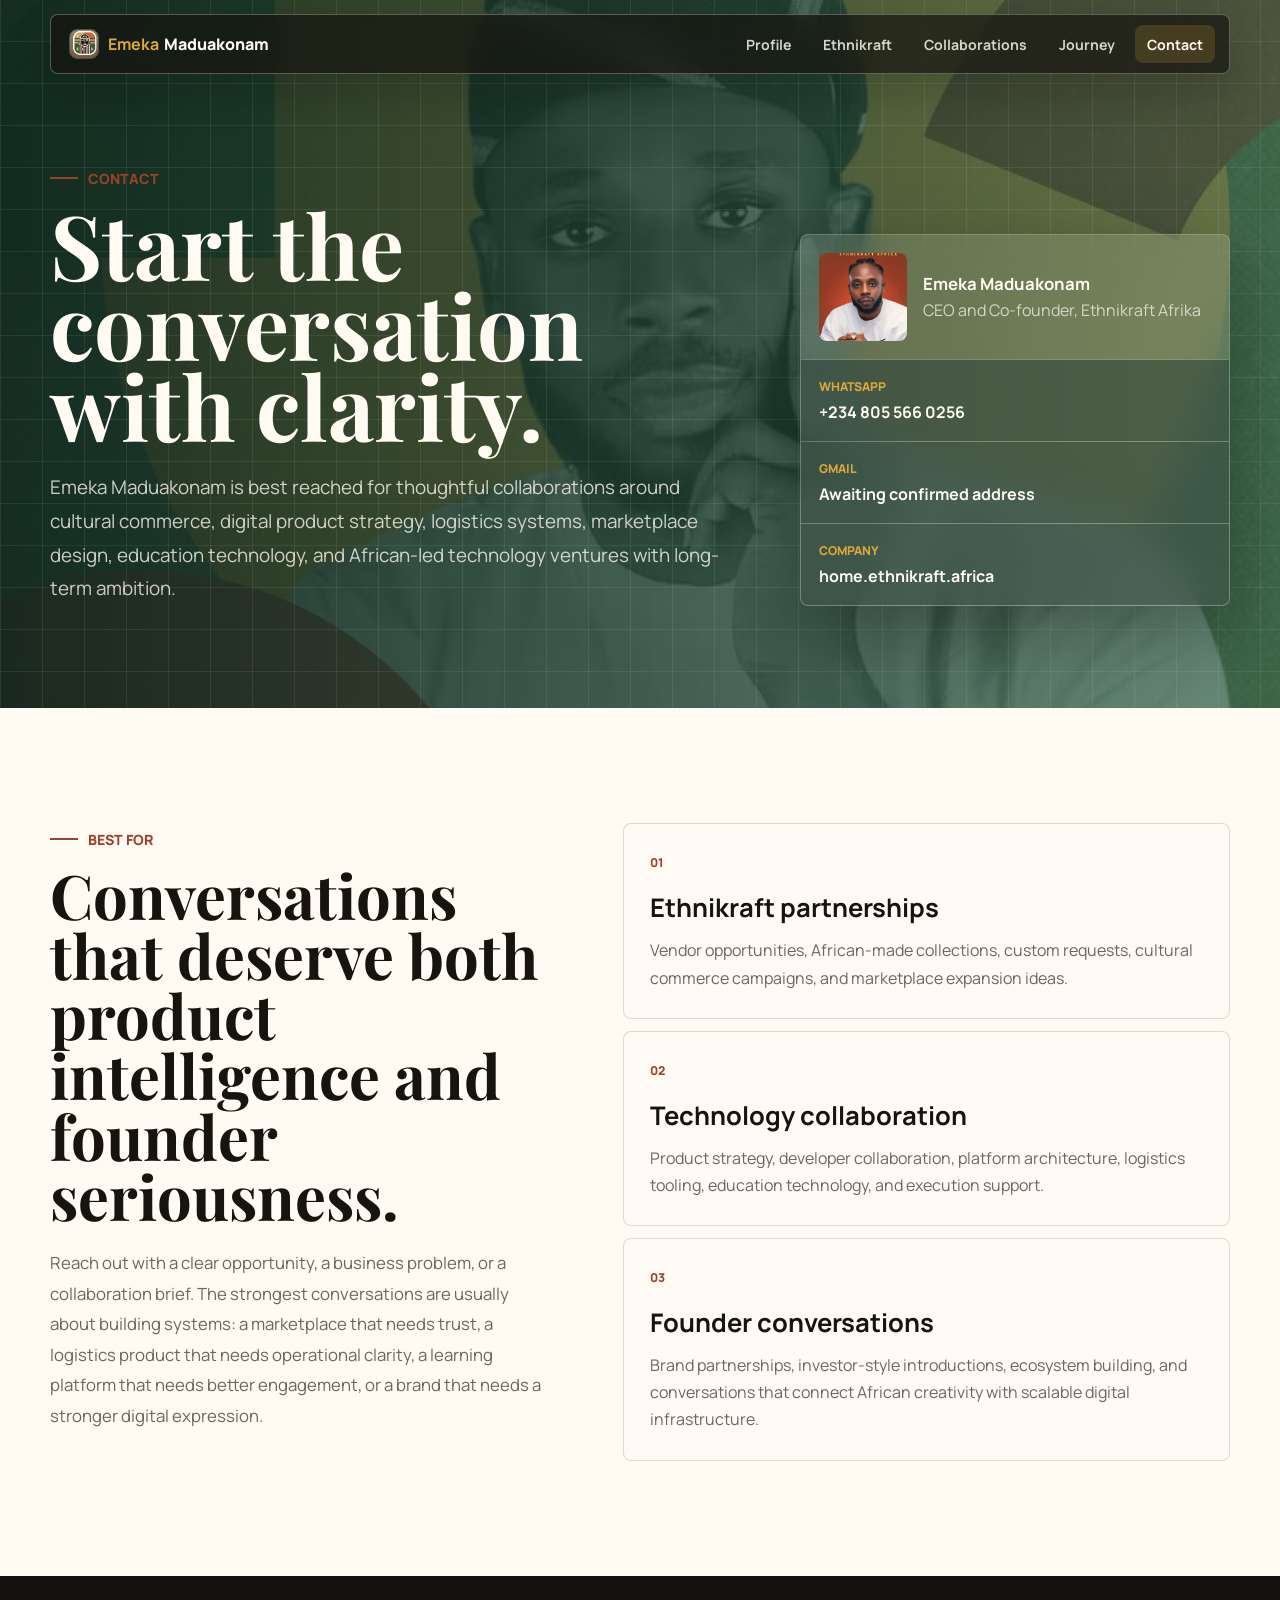
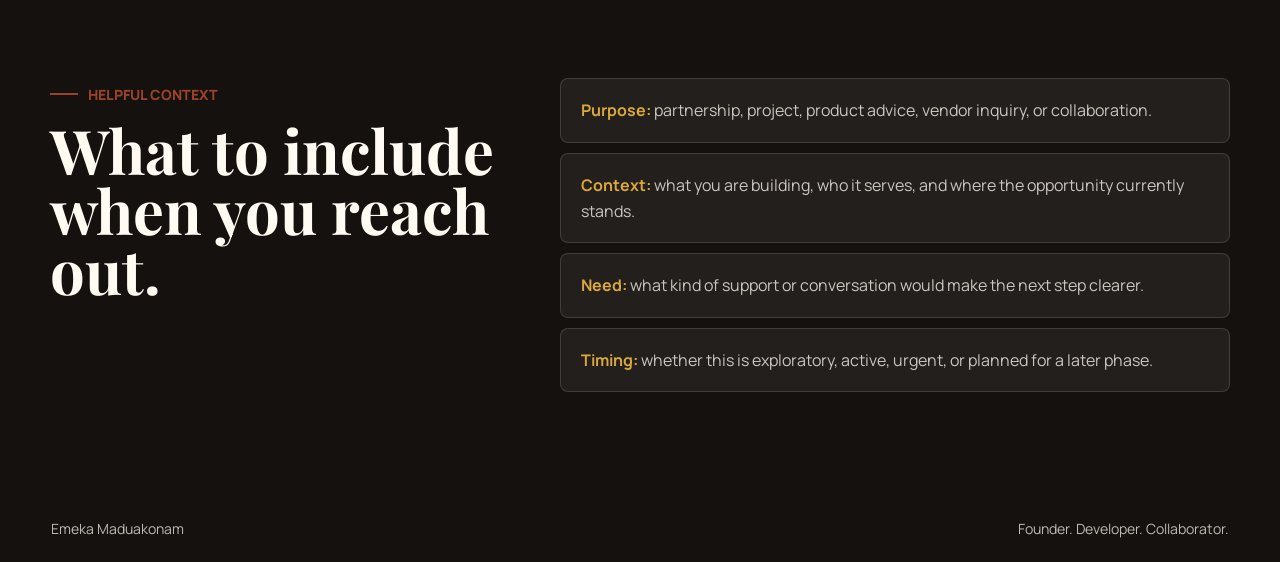
==== contact.html @ 577439c6 "Build Emeka Maduakonam portfolio" ====
<!doctype html>
<html lang="en">
  <head>
    <meta charset="UTF-8" />
    <meta name="viewport" content="width=device-width, initial-scale=1.0" />
    <meta
      name="description"
      content="Contact page for Emeka Maduakonam, CEO and Co-founder of Ethnikraft Afrika, developer, founder, and collaborator."
    />
    <title>Contact Emeka Maduakonam</title>
    <link rel="preconnect" href="https://fonts.googleapis.com" />
    <link rel="preconnect" href="https://fonts.gstatic.com" crossorigin />
    <link
      href="https://fonts.googleapis.com/css2?family=Manrope:wght@400;500;600;700;800&amp;family=Playfair+Display:wght@700;800&amp;display=swap"
      rel="stylesheet"
    />
    <link rel="stylesheet" href="styles.css" />
  </head>
  <body>
    <div class="scroll-progress" aria-hidden="true"></div>

    <header class="site-header" data-header>
      <a class="brand" href="index.html#top" aria-label="Emeka Maduakonam home">
        <img src="assets/ethnikraft-logo.jpg" alt="" />
        <span>Emeka</span>
        <strong>Maduakonam</strong>
      </a>

      <button class="nav-toggle" type="button" aria-expanded="false" aria-controls="site-nav">
        <span></span>
        <span></span>
        <span></span>
        <span class="sr-only">Toggle navigation</span>
      </button>

      <nav class="site-nav" id="site-nav" aria-label="Primary navigation">
        <a href="index.html#profile">Profile</a>
        <a href="index.html#ethnikraft">Ethnikraft</a>
        <a href="index.html#collaborations">Collaborations</a>
        <a href="index.html#journey">Journey</a>
        <a href="contact.html" class="is-active">Contact</a>
      </nav>
    </header>

    <main class="contact-page section-watch" id="contact">
      <section class="contact-hero">
        <div class="section-inner contact-hero-grid">
          <div class="contact-hero-copy reveal">
            <p class="eyebrow">Contact</p>
            <h1>Start the conversation with clarity.</h1>
            <p>
              Emeka Maduakonam is best reached for thoughtful collaborations around
              cultural commerce, digital product strategy, logistics systems,
              marketplace design, education technology, and African-led technology
              ventures with long-term ambition.
            </p>
          </div>

          <aside class="contact-card-main reveal" aria-label="Emeka contact details">
            <div class="contact-card-head">
              <img src="assets/emeka-founder.jpg" alt="Portrait of Emeka Maduakonam" />
              <div>
                <strong>Emeka Maduakonam</strong>
                <span>CEO and Co-founder, Ethnikraft Afrika</span>
              </div>
            </div>

            <div class="contact-methods">
              <a href="https://wa.me/2348055660256" target="_blank" rel="noreferrer">
                <span>WhatsApp</span>
                <strong>+234 805 566 0256</strong>
              </a>
              <div>
                <span>Gmail</span>
                <strong>Awaiting confirmed address</strong>
              </div>
              <a href="https://home.ethnikraft.africa/" target="_blank" rel="noreferrer">
                <span>Company</span>
                <strong>home.ethnikraft.africa</strong>
              </a>
            </div>
          </aside>
        </div>
      </section>

      <section class="contact-content section-pad">
        <div class="section-inner contact-content-grid">
          <article class="contact-brief reveal">
            <p class="eyebrow">Best For</p>
            <h2>Conversations that deserve both product intelligence and founder seriousness.</h2>
            <p>
              Reach out with a clear opportunity, a business problem, or a
              collaboration brief. The strongest conversations are usually about
              building systems: a marketplace that needs trust, a logistics product
              that needs operational clarity, a learning platform that needs better
              engagement, or a brand that needs a stronger digital expression.
            </p>
          </article>

          <div class="contact-purpose-grid reveal" aria-label="Contact purposes">
            <article>
              <span>01</span>
              <h3>Ethnikraft partnerships</h3>
              <p>
                Vendor opportunities, African-made collections, custom requests,
                cultural commerce campaigns, and marketplace expansion ideas.
              </p>
            </article>
            <article>
              <span>02</span>
              <h3>Technology collaboration</h3>
              <p>
                Product strategy, developer collaboration, platform architecture,
                logistics tooling, education technology, and execution support.
              </p>
            </article>
            <article>
              <span>03</span>
              <h3>Founder conversations</h3>
              <p>
                Brand partnerships, investor-style introductions, ecosystem
                building, and conversations that connect African creativity with
                scalable digital infrastructure.
              </p>
            </article>
          </div>
        </div>
      </section>

      <section class="message-template">
        <div class="section-inner message-template-grid reveal">
          <div>
            <p class="eyebrow">Helpful Context</p>
            <h2>What to include when you reach out.</h2>
          </div>
          <div class="template-lines">
            <p><strong>Purpose:</strong> partnership, project, product advice, vendor inquiry, or collaboration.</p>
            <p><strong>Context:</strong> what you are building, who it serves, and where the opportunity currently stands.</p>
            <p><strong>Need:</strong> what kind of support or conversation would make the next step clearer.</p>
            <p><strong>Timing:</strong> whether this is exploratory, active, urgent, or planned for a later phase.</p>
          </div>
        </div>
      </section>
    </main>

    <footer class="site-footer">
      <p>Emeka Maduakonam</p>
      <p>Founder. Developer. Collaborator.</p>
    </footer>

    <script src="script.js"></script>
  </body>
</html>
---- styles.css ----
:root {
  color-scheme: light;
  --ink: #17130f;
  --muted: #6d665e;
  --paper: #f8f2e9;
  --paper-strong: #fffaf2;
  --rust: #9b432a;
  --rust-dark: #6d2d20;
  --green: #315f46;
  --green-dark: #10281f;
  --gold: #dca83b;
  --cream: #f4dfb8;
  --blue: #24516a;
  --line: rgba(23, 19, 15, 0.14);
  --shadow: 0 22px 70px rgba(31, 22, 13, 0.18);
  --header-height: 76px;
  font-family: "Manrope", system-ui, -apple-system, BlinkMacSystemFont, "Segoe UI", sans-serif;
  background: var(--paper);
  color: var(--ink);
  scroll-behavior: smooth;
}

*,
*::before,
*::after {
  box-sizing: border-box;
}

html {
  min-width: 320px;
  background: var(--paper);
}

body {
  margin: 0;
  min-height: 100vh;
  overflow-x: hidden;
  background:
    linear-gradient(90deg, rgba(49, 95, 70, 0.045) 1px, transparent 1px),
    linear-gradient(0deg, rgba(155, 67, 42, 0.035) 1px, transparent 1px),
    var(--paper);
  background-size: 42px 42px;
  color: var(--ink);
}

body.menu-open {
  overflow: hidden;
}

img {
  display: block;
  width: 100%;
  height: auto;
}

a {
  color: inherit;
  text-decoration: none;
}

p,
h1,
h2,
h3,
h4 {
  margin: 0;
}

button {
  font: inherit;
}

.sr-only {
  position: absolute;
  width: 1px;
  height: 1px;
  padding: 0;
  margin: -1px;
  overflow: hidden;
  clip: rect(0, 0, 0, 0);
  white-space: nowrap;
  border: 0;
}

.scroll-progress {
  position: fixed;
  top: 0;
  left: 0;
  z-index: 1000;
  width: var(--progress, 0%);
  height: 4px;
  background: linear-gradient(90deg, var(--gold), var(--rust), var(--green));
  transform-origin: left center;
}

.site-header {
  position: fixed;
  top: 14px;
  left: 50%;
  z-index: 900;
  display: grid;
  grid-template-columns: auto 1fr;
  align-items: center;
  gap: 22px;
  width: min(calc(100% - 28px), 1180px);
  min-height: 58px;
  padding: 10px 14px 10px 18px;
  border: 1px solid rgba(255, 250, 242, 0.28);
  border-radius: 8px;
  background: rgba(22, 18, 14, 0.68);
  color: var(--paper-strong);
  box-shadow: 0 18px 42px rgba(11, 10, 8, 0.2);
  backdrop-filter: blur(18px);
  transform: translateX(-50%);
  transition: background 220ms ease, border-color 220ms ease, transform 220ms ease;
}

.site-header.is-scrolled {
  border-color: rgba(23, 19, 15, 0.16);
  background: rgba(248, 242, 233, 0.88);
  color: var(--ink);
}

.brand {
  display: inline-flex;
  align-items: center;
  gap: 5px;
  min-width: max-content;
  font-weight: 700;
}

.brand img {
  width: 30px;
  height: 30px;
  margin-right: 4px;
  border: 1px solid rgba(255, 250, 242, 0.24);
  border-radius: 8px;
  object-fit: cover;
}

.brand span {
  color: var(--gold);
}

.site-header.is-scrolled .brand span {
  color: var(--rust);
}

.brand strong {
  font-weight: 800;
}

.site-nav {
  display: flex;
  justify-content: flex-end;
  align-items: center;
  gap: 8px;
}

.site-nav a {
  position: relative;
  display: inline-flex;
  align-items: center;
  min-height: 38px;
  padding: 0 12px;
  border-radius: 8px;
  color: currentColor;
  font-size: 0.88rem;
  font-weight: 700;
  opacity: 0.82;
  transition: background 180ms ease, opacity 180ms ease, color 180ms ease;
}

.site-nav a:hover,
.site-nav a.is-active {
  background: rgba(220, 168, 59, 0.18);
  opacity: 1;
}

.nav-toggle {
  display: none;
  justify-self: end;
  width: 44px;
  height: 44px;
  border: 0;
  border-radius: 8px;
  background: rgba(255, 250, 242, 0.12);
  color: currentColor;
  cursor: pointer;
}

.nav-toggle span:not(.sr-only) {
  display: block;
  width: 20px;
  height: 2px;
  margin: 4px auto;
  border-radius: 999px;
  background: currentColor;
  transition: transform 200ms ease, opacity 200ms ease;
}

.nav-toggle[aria-expanded="true"] span:nth-child(1) {
  transform: translateY(6px) rotate(45deg);
}

.nav-toggle[aria-expanded="true"] span:nth-child(2) {
  opacity: 0;
}

.nav-toggle[aria-expanded="true"] span:nth-child(3) {
  transform: translateY(-6px) rotate(-45deg);
}

.hero {
  position: relative;
  display: grid;
  align-items: end;
  min-height: min(930px, 94svh);
  padding: calc(var(--header-height) + 64px) clamp(18px, 4vw, 64px) 26px;
  overflow: hidden;
  isolation: isolate;
  color: var(--paper-strong);
}

.hero-image {
  position: absolute;
  inset: 0;
  z-index: -3;
  background-image: url("assets/emeka-ethnikraft.jpg");
  background-position: 68% 44%;
  background-size: cover;
  transform: scale(calc(1.05 + var(--hero-drift, 0) * 0.025));
  transition: transform 120ms linear;
}

.hero-shade {
  position: absolute;
  inset: 0;
  z-index: -2;
  background:
    linear-gradient(90deg, rgba(10, 18, 14, 0.92) 0%, rgba(16, 40, 31, 0.76) 36%, rgba(16, 40, 31, 0.2) 70%),
    linear-gradient(0deg, rgba(10, 9, 8, 0.74) 0%, rgba(10, 9, 8, 0.08) 58%);
}

.hero::after {
  position: absolute;
  inset: auto 0 0;
  z-index: -1;
  height: 42%;
  content: "";
  background-image:
    linear-gradient(90deg, rgba(255, 250, 242, 0.18) 1px, transparent 1px),
    linear-gradient(0deg, rgba(255, 250, 242, 0.12) 1px, transparent 1px);
  background-size: 46px 46px;
  mask-image: linear-gradient(0deg, #000, transparent);
}

.hero-content {
  width: min(760px, 100%);
  margin-bottom: clamp(34px, 5.8vw, 76px);
}

.eyebrow {
  display: inline-flex;
  align-items: center;
  gap: 10px;
  color: var(--rust);
  font-size: clamp(0.74rem, 0.68rem + 0.25vw, 0.88rem);
  font-weight: 800;
  letter-spacing: 0;
  text-transform: uppercase;
}

.hero .eyebrow,
.ethnikraft .eyebrow,
.closing .eyebrow {
  color: var(--gold);
}

.eyebrow::before {
  display: inline-block;
  width: 28px;
  height: 2px;
  background: currentColor;
  content: "";
}

.hero h1 {
  max-width: 760px;
  margin-top: 18px;
  font-family: "Playfair Display", Georgia, serif;
  font-size: clamp(4rem, 17vw, 10.8rem);
  font-weight: 800;
  line-height: 0.78;
}

.hero-copy {
  max-width: 660px;
  margin-top: 26px;
  color: rgba(255, 250, 242, 0.88);
  font-size: clamp(1.05rem, 0.96rem + 0.45vw, 1.34rem);
  line-height: 1.65;
}

.hero-actions {
  display: flex;
  flex-wrap: wrap;
  align-items: center;
  gap: 12px;
  margin-top: 30px;
}

.hero-bottom {
  display: grid;
  gap: 14px;
  width: min(100%, 1120px);
}

.hero-brand-row {
  display: grid;
  grid-template-columns: 0.78fr 1.22fr;
  gap: 12px;
}

.hero-brand-row div {
  display: flex;
  align-items: center;
  gap: 12px;
  min-height: 74px;
  padding: 12px;
  border: 1px solid rgba(255, 250, 242, 0.18);
  border-radius: 8px;
  background: rgba(255, 250, 242, 0.1);
  backdrop-filter: blur(16px);
}

.hero-brand-row img {
  width: 58px;
  height: 48px;
  border-radius: 8px;
  object-fit: cover;
}

.hero-brand-row div:nth-child(2) img {
  width: 126px;
  object-position: center;
}

.hero-brand-row span {
  color: rgba(255, 250, 242, 0.86);
  font-size: 0.88rem;
  font-weight: 900;
}

.button {
  display: inline-flex;
  align-items: center;
  justify-content: center;
  min-height: 48px;
  padding: 0 18px;
  border: 1px solid transparent;
  border-radius: 8px;
  font-size: 0.92rem;
  font-weight: 800;
  transition: transform 180ms ease, background 180ms ease, border-color 180ms ease, color 180ms ease;
}

.button:hover {
  transform: translateY(-2px);
}

.button-primary {
  background: var(--gold);
  color: #1f160d;
}

.button-secondary {
  border-color: rgba(255, 250, 242, 0.38);
  background: rgba(255, 250, 242, 0.08);
  color: var(--paper-strong);
}

.profile .button-secondary,
.collaborations .button-secondary {
  border-color: var(--line);
  color: var(--ink);
}

.hero-facts {
  display: grid;
  grid-template-columns: repeat(3, minmax(0, 1fr));
  gap: 1px;
  width: min(100%, 1120px);
  border: 1px solid rgba(255, 250, 242, 0.16);
  border-radius: 8px;
  overflow: hidden;
  background: rgba(255, 250, 242, 0.14);
  backdrop-filter: blur(16px);
}

.hero-facts div {
  min-height: 126px;
  padding: clamp(18px, 2vw, 24px);
  background: rgba(16, 40, 31, 0.5);
}

.hero-facts span {
  display: block;
  margin-bottom: 14px;
  color: var(--gold);
  font-size: 0.74rem;
  font-weight: 800;
}

.hero-facts strong {
  display: block;
  color: var(--paper-strong);
  font-size: clamp(1rem, 0.94rem + 0.2vw, 1.12rem);
}

.hero-facts p {
  margin-top: 6px;
  color: rgba(255, 250, 242, 0.72);
  font-size: 0.9rem;
}

.section-pad {
  padding: clamp(76px, 9vw, 132px) 0;
}

.section-inner {
  width: min(calc(100% - 36px), 1180px);
  margin: 0 auto;
}

.profile {
  background: var(--paper);
}

.profile-grid {
  display: grid;
  grid-template-columns: minmax(0, 1fr) minmax(280px, 420px);
  align-items: center;
  gap: clamp(36px, 6vw, 92px);
}

.profile-copy h2,
.section-heading h2,
.ethnikraft-copy h2,
.closing h2 {
  margin-top: 16px;
  font-family: "Playfair Display", Georgia, serif;
  font-size: clamp(2.25rem, 5vw, 5.2rem);
  font-weight: 800;
  line-height: 0.98;
}

.profile-copy p:not(.eyebrow),
.section-heading p:not(.eyebrow),
.ethnikraft-copy p,
.closing p:not(.eyebrow) {
  color: var(--muted);
  font-size: clamp(1rem, 0.96rem + 0.2vw, 1.12rem);
  line-height: 1.82;
}

.profile-copy p:not(.eyebrow) {
  margin-top: 22px;
}

.portrait-frame {
  position: relative;
  margin: 0;
  border: 1px solid var(--line);
  border-radius: 8px;
  overflow: hidden;
  background: var(--paper-strong);
  box-shadow: var(--shadow);
}

.portrait-frame::before {
  position: absolute;
  inset: 12px;
  z-index: 2;
  border: 1px solid rgba(255, 250, 242, 0.52);
  border-radius: 6px;
  pointer-events: none;
  content: "";
}

.portrait-frame img {
  aspect-ratio: 4 / 5.25;
  object-fit: cover;
  object-position: 50% 42%;
}

.portrait-frame figcaption {
  position: absolute;
  right: 18px;
  bottom: 18px;
  left: 18px;
  z-index: 3;
  display: grid;
  gap: 4px;
  min-height: 74px;
  padding: 16px;
  border-radius: 8px;
  background: rgba(17, 13, 10, 0.72);
  color: var(--paper-strong);
  backdrop-filter: blur(14px);
}

.portrait-frame figcaption strong {
  font-size: 1rem;
}

.portrait-frame figcaption span {
  color: rgba(255, 250, 242, 0.75);
  font-size: 0.88rem;
  line-height: 1.35;
}

.ethnikraft {
  position: relative;
  padding: clamp(82px, 9vw, 136px) 0;
  overflow: hidden;
  background:
    linear-gradient(90deg, rgba(255, 250, 242, 0.07) 1px, transparent 1px),
    linear-gradient(0deg, rgba(255, 250, 242, 0.06) 1px, transparent 1px),
    var(--green-dark);
  background-size: 48px 48px;
  color: var(--paper-strong);
}

.ethnikraft-grid {
  display: grid;
  grid-template-columns: minmax(260px, 430px) minmax(0, 1fr);
  align-items: center;
  gap: clamp(36px, 7vw, 96px);
}

.ethnikraft-visual {
  position: relative;
  border: 1px solid rgba(255, 250, 242, 0.18);
  border-radius: 8px;
  overflow: hidden;
  background: #0e2018;
  box-shadow: 0 24px 70px rgba(3, 12, 8, 0.35);
}

.ethnikraft-logo-lockup {
  position: absolute;
  top: 16px;
  left: 16px;
  z-index: 3;
  display: inline-flex;
  align-items: center;
  gap: 10px;
  max-width: calc(100% - 32px);
  min-height: 58px;
  padding: 8px 12px 8px 8px;
  border: 1px solid rgba(255, 250, 242, 0.22);
  border-radius: 8px;
  background: rgba(16, 40, 31, 0.76);
  color: var(--paper-strong);
  font-size: 0.86rem;
  font-weight: 900;
  backdrop-filter: blur(16px);
}

.ethnikraft-logo-lockup img {
  width: 42px;
  height: 42px;
  border-radius: 8px;
  object-fit: cover;
}

.ethnikraft-visual img {
  aspect-ratio: 4 / 5.1;
  object-fit: cover;
  object-position: center;
  filter: saturate(1.03) contrast(1.03);
}

.ethnikraft-copy p {
  margin-top: 22px;
  color: rgba(255, 250, 242, 0.74);
}

.category-strip,
.tags {
  display: flex;
  flex-wrap: wrap;
  gap: 8px;
  margin-top: 28px;
}

.category-strip span,
.tags span {
  display: inline-flex;
  align-items: center;
  min-height: 34px;
  padding: 0 12px;
  border: 1px solid rgba(255, 250, 242, 0.18);
  border-radius: 8px;
  background: rgba(255, 250, 242, 0.08);
  color: var(--paper-strong);
  font-size: 0.82rem;
  font-weight: 800;
}

.ethnikraft-deep-dive {
  display: grid;
  grid-template-columns: repeat(4, minmax(0, 1fr));
  gap: 1px;
  margin-top: clamp(36px, 5vw, 66px);
  border: 1px solid rgba(255, 250, 242, 0.14);
  border-radius: 8px;
  overflow: hidden;
  background: rgba(255, 250, 242, 0.14);
}

.ethnikraft-deep-dive article {
  min-height: 250px;
  padding: clamp(22px, 2.4vw, 30px);
  background: rgba(255, 250, 242, 0.07);
}

.ethnikraft-deep-dive span {
  color: var(--gold);
  font-size: 0.76rem;
  font-weight: 900;
  text-transform: uppercase;
}

.ethnikraft-deep-dive h3 {
  margin-top: 18px;
  color: var(--paper-strong);
  font-size: clamp(1.18rem, 1rem + 0.55vw, 1.52rem);
  line-height: 1.12;
}

.ethnikraft-deep-dive p {
  margin-top: 14px;
  color: rgba(255, 250, 242, 0.72);
  line-height: 1.68;
}

.collaborations {
  background: var(--paper-strong);
}

.section-heading {
  width: min(780px, 100%);
}

.section-heading p:not(.eyebrow) {
  margin-top: 20px;
}

.renax-showcase {
  display: grid;
  grid-template-columns: minmax(280px, 0.82fr) minmax(0, 1.18fr);
  gap: 1px;
  margin-top: clamp(36px, 5vw, 62px);
  border: 1px solid var(--line);
  border-radius: 8px;
  overflow: hidden;
  background: var(--line);
  box-shadow: 0 24px 70px rgba(31, 22, 13, 0.08);
}

.renax-intro,
.renax-panel,
.project-card {
  background: #fffaf4;
}

.renax-intro {
  min-height: 100%;
  padding: clamp(24px, 3.3vw, 42px);
}

.renax-logo-card {
  display: grid;
  place-items: center;
  min-height: 146px;
  margin-bottom: 28px;
  padding: 18px;
  border: 1px solid rgba(49, 95, 70, 0.18);
  border-radius: 8px;
  background:
    linear-gradient(135deg, rgba(49, 95, 70, 0.12), rgba(220, 168, 59, 0.13)),
    #f3ecdf;
}

.renax-logo-card img {
  max-width: 260px;
  aspect-ratio: 1080 / 765;
  border-radius: 6px;
  object-fit: cover;
  box-shadow: 0 14px 34px rgba(16, 40, 31, 0.18);
}

.label,
.project-topline span,
.renax-panel span {
  color: var(--rust);
  font-size: 0.76rem;
  font-weight: 900;
  text-transform: uppercase;
}

.renax-intro h3,
.project-card h3,
.timeline h3 {
  margin-top: 12px;
  font-size: clamp(1.42rem, 1.1rem + 1vw, 2rem);
  line-height: 1.1;
}

.renax-intro p:not(.label),
.renax-panel p,
.project-card p,
.timeline p {
  margin-top: 16px;
  color: var(--muted);
  line-height: 1.72;
}

.renax-panels {
  display: grid;
  grid-template-columns: repeat(3, minmax(0, 1fr));
  gap: 1px;
  background: var(--line);
}

.renax-panel {
  display: flex;
  flex-direction: column;
  min-height: 520px;
  padding: clamp(22px, 2.5vw, 32px);
}

.renax-panel h4 {
  margin-top: 28px;
  font-size: clamp(1.25rem, 1rem + 0.8vw, 1.72rem);
  line-height: 1.12;
}

.project-links {
  display: flex;
  flex-wrap: wrap;
  justify-content: flex-end;
  gap: 12px;
}

.renax-panel a,
.project-topline a,
.project-links a {
  display: inline-flex;
  align-items: center;
  width: fit-content;
  margin-top: auto;
  padding-top: 24px;
  color: var(--green);
  font-weight: 900;
  text-decoration: underline;
  text-decoration-thickness: 2px;
  text-underline-offset: 5px;
}

.renax-system {
  display: grid;
  grid-template-columns: repeat(4, minmax(0, 1fr));
  gap: 1px;
  margin-top: 18px;
  border: 1px solid var(--line);
  border-radius: 8px;
  overflow: hidden;
  background: var(--line);
}

.renax-system div {
  min-height: 230px;
  padding: clamp(22px, 2.6vw, 32px);
  background: #f7efe3;
}

.renax-system span {
  color: var(--rust);
  font-size: 0.76rem;
  font-weight: 900;
}

.renax-system h3 {
  margin-top: 24px;
  font-size: clamp(1.22rem, 1rem + 0.7vw, 1.62rem);
}

.renax-system p {
  margin-top: 12px;
  color: var(--muted);
  line-height: 1.68;
}

.renax-note {
  margin-top: 18px;
  padding: clamp(26px, 4vw, 46px);
  border: 1px solid rgba(49, 95, 70, 0.2);
  border-radius: 8px;
  background:
    linear-gradient(135deg, rgba(49, 95, 70, 0.13), transparent 44%),
    #fffaf4;
}

.renax-note h3 {
  width: min(820px, 100%);
  margin-top: 16px;
  font-size: clamp(1.7rem, 1.25rem + 1.8vw, 3.2rem);
  line-height: 1.02;
}

.renax-note p:not(.eyebrow) {
  width: min(860px, 100%);
  margin-top: 18px;
  color: var(--muted);
  font-size: 1.05rem;
  line-height: 1.78;
}

.project-grid {
  display: grid;
  grid-template-columns: repeat(2, minmax(0, 1fr));
  gap: 18px;
  margin-top: 18px;
}

.project-card {
  position: relative;
  min-height: 370px;
  padding: clamp(24px, 3vw, 36px);
  border: 1px solid var(--line);
  border-radius: 8px;
  overflow: hidden;
}

.project-card::before {
  position: absolute;
  inset: 0;
  pointer-events: none;
  background:
    radial-gradient(circle at var(--spot-x, 50%) var(--spot-y, 0%), rgba(220, 168, 59, 0.18), transparent 34%),
    linear-gradient(135deg, rgba(49, 95, 70, 0.08), transparent 50%);
  content: "";
  opacity: 0;
  transition: opacity 220ms ease;
}

.project-card:hover::before {
  opacity: 1;
}

.project-card > * {
  position: relative;
}

.project-topline {
  display: flex;
  align-items: center;
  justify-content: space-between;
  gap: 12px;
}

.project-topline a,
.project-links a {
  margin-top: 0;
  padding-top: 0;
}

.project-card .tags span {
  border-color: rgba(23, 19, 15, 0.1);
  background: rgba(49, 95, 70, 0.08);
  color: var(--green-dark);
}

.journey {
  background: #f2eadf;
}

.journey-grid {
  display: grid;
  grid-template-columns: minmax(260px, 0.82fr) minmax(0, 1.18fr);
  gap: clamp(34px, 6vw, 84px);
  align-items: start;
}

.timeline {
  display: grid;
  gap: 14px;
  counter-reset: timeline;
}

.timeline article {
  position: relative;
  min-height: 176px;
  padding: 28px 30px 28px 88px;
  border: 1px solid var(--line);
  border-radius: 8px;
  background: rgba(255, 250, 244, 0.74);
}

.timeline article::before {
  position: absolute;
  top: 28px;
  left: 28px;
  display: grid;
  place-items: center;
  width: 38px;
  height: 38px;
  border-radius: 50%;
  background: var(--green);
  color: var(--paper-strong);
  counter-increment: timeline;
  content: counter(timeline, decimal-leading-zero);
  font-size: 0.72rem;
  font-weight: 900;
}

.timeline span {
  color: var(--rust);
  font-size: 0.76rem;
  font-weight: 900;
  text-transform: uppercase;
}

.closing {
  position: relative;
  min-height: 74svh;
  padding: clamp(90px, 11vw, 150px) 0;
  overflow: hidden;
  color: var(--paper-strong);
  background: #15110e;
}

.closing-bg {
  position: absolute;
  inset: 0;
  background-image: url("assets/emeka-founder.jpg");
  background-position: 50% 35%;
  background-size: cover;
  opacity: 0.28;
  filter: saturate(0.75);
  transform: scale(1.03);
}

.closing::after {
  position: absolute;
  inset: 0;
  background:
    linear-gradient(90deg, rgba(21, 17, 14, 0.94), rgba(21, 17, 14, 0.64) 55%, rgba(21, 17, 14, 0.32)),
    linear-gradient(0deg, rgba(21, 17, 14, 0.96), transparent 60%);
  content: "";
}

.closing-content {
  position: relative;
  z-index: 1;
  width: min(calc(100% - 36px), 880px);
  margin-left: max(18px, calc((100% - 1180px) / 2));
}

.closing p:not(.eyebrow) {
  margin-top: 24px;
  color: rgba(255, 250, 242, 0.78);
}

.site-footer {
  display: flex;
  justify-content: space-between;
  gap: 16px;
  padding: 24px clamp(18px, 4vw, 58px);
  background: #15110e;
  color: rgba(255, 250, 242, 0.72);
  font-size: 0.88rem;
}

.contact-popout {
  position: fixed;
  right: clamp(14px, 2.8vw, 34px);
  bottom: clamp(14px, 2.8vw, 34px);
  z-index: 850;
  display: grid;
  gap: 5px;
  width: min(310px, calc(100% - 28px));
  padding: 16px 18px;
  border: 1px solid rgba(255, 250, 242, 0.24);
  border-radius: 8px;
  background: rgba(16, 40, 31, 0.92);
  color: var(--paper-strong);
  box-shadow: 0 20px 54px rgba(10, 8, 6, 0.28);
  backdrop-filter: blur(18px);
  transform: translateY(0);
  transition: transform 200ms ease, background 200ms ease;
}

.contact-popout:hover {
  background: rgba(155, 67, 42, 0.94);
  transform: translateY(-4px);
}

.contact-popout-kicker {
  color: var(--gold);
  font-size: 0.72rem;
  font-weight: 900;
  text-transform: uppercase;
}

.contact-popout strong {
  font-size: 0.94rem;
}

.contact-popout small {
  color: rgba(255, 250, 242, 0.72);
  font-size: 0.78rem;
}

.contact-page {
  min-height: 100vh;
  background: var(--paper);
}

.contact-hero {
  position: relative;
  padding: calc(var(--header-height) + 86px) 0 clamp(70px, 8vw, 116px);
  overflow: hidden;
  background:
    linear-gradient(90deg, rgba(16, 40, 31, 0.94), rgba(49, 95, 70, 0.72)),
    url("assets/emeka-ethnikraft.jpg");
  background-position: center;
  background-size: cover;
  color: var(--paper-strong);
}

.contact-hero::after {
  position: absolute;
  inset: 0;
  background-image:
    linear-gradient(90deg, rgba(255, 250, 242, 0.08) 1px, transparent 1px),
    linear-gradient(0deg, rgba(255, 250, 242, 0.07) 1px, transparent 1px);
  background-size: 42px 42px;
  content: "";
  pointer-events: none;
}

.contact-hero-grid {
  position: relative;
  z-index: 1;
  display: grid;
  grid-template-columns: minmax(0, 1fr) minmax(300px, 430px);
  gap: clamp(32px, 6vw, 80px);
  align-items: end;
}

.contact-hero-copy h1,
.contact-brief h2,
.message-template h2 {
  margin-top: 16px;
  font-family: "Playfair Display", Georgia, serif;
  font-size: clamp(2.7rem, 7vw, 6.7rem);
  line-height: 0.9;
}

.contact-hero-copy p:not(.eyebrow) {
  width: min(720px, 100%);
  margin-top: 26px;
  color: rgba(255, 250, 242, 0.78);
  font-size: clamp(1rem, 0.96rem + 0.28vw, 1.18rem);
  line-height: 1.78;
}

.contact-card-main {
  border: 1px solid rgba(255, 250, 242, 0.18);
  border-radius: 8px;
  background: rgba(255, 250, 242, 0.12);
  box-shadow: 0 24px 70px rgba(6, 9, 7, 0.32);
  backdrop-filter: blur(18px);
  overflow: hidden;
}

.contact-card-head {
  display: grid;
  grid-template-columns: 88px minmax(0, 1fr);
  gap: 16px;
  align-items: center;
  padding: 18px;
  border-bottom: 1px solid rgba(255, 250, 242, 0.14);
}

.contact-card-head img {
  width: 88px;
  height: 88px;
  border-radius: 8px;
  object-fit: cover;
  object-position: 50% 30%;
}

.contact-card-head strong,
.contact-card-head span {
  display: block;
}

.contact-card-head strong {
  font-size: 1.05rem;
}

.contact-card-head span {
  margin-top: 4px;
  color: rgba(255, 250, 242, 0.72);
  line-height: 1.42;
}

.contact-methods {
  display: grid;
  gap: 1px;
  background: rgba(255, 250, 242, 0.14);
}

.contact-methods a,
.contact-methods div {
  display: grid;
  gap: 6px;
  padding: 18px;
  background: rgba(16, 40, 31, 0.5);
}

.contact-methods a:hover {
  background: rgba(220, 168, 59, 0.18);
}

.contact-methods span {
  color: var(--gold);
  font-size: 0.76rem;
  font-weight: 900;
  text-transform: uppercase;
}

.contact-methods strong {
  font-size: 1rem;
}

.contact-content {
  background: var(--paper-strong);
}

.contact-content-grid {
  display: grid;
  grid-template-columns: minmax(0, 0.9fr) minmax(0, 1.1fr);
  gap: clamp(34px, 6vw, 80px);
  align-items: start;
}

.contact-brief h2,
.message-template h2 {
  font-size: clamp(2.2rem, 4.8vw, 4.8rem);
  line-height: 0.98;
}

.contact-brief p:not(.eyebrow) {
  margin-top: 22px;
  color: var(--muted);
  font-size: 1.05rem;
  line-height: 1.82;
}

.contact-purpose-grid {
  display: grid;
  gap: 12px;
}

.contact-purpose-grid article {
  padding: 26px;
  border: 1px solid var(--line);
  border-radius: 8px;
  background: #fffaf4;
}

.contact-purpose-grid span {
  color: var(--rust);
  font-size: 0.76rem;
  font-weight: 900;
}

.contact-purpose-grid h3 {
  margin-top: 18px;
  font-size: clamp(1.24rem, 1rem + 0.75vw, 1.68rem);
}

.contact-purpose-grid p {
  margin-top: 12px;
  color: var(--muted);
  line-height: 1.7;
}

.message-template {
  padding: clamp(70px, 8vw, 118px) 0;
  background: #15110e;
  color: var(--paper-strong);
}

.message-template-grid {
  display: grid;
  grid-template-columns: minmax(0, 0.8fr) minmax(0, 1.2fr);
  gap: clamp(28px, 5vw, 72px);
  align-items: start;
}

.template-lines {
  display: grid;
  gap: 10px;
}

.template-lines p {
  padding: 18px 20px;
  border: 1px solid rgba(255, 250, 242, 0.14);
  border-radius: 8px;
  background: rgba(255, 250, 242, 0.06);
  color: rgba(255, 250, 242, 0.76);
  line-height: 1.65;
}

.template-lines strong {
  color: var(--gold);
}

.reveal {
  opacity: 0;
  transform: translateY(26px);
  transition: opacity 700ms ease, transform 700ms ease;
}

.reveal.is-visible {
  opacity: 1;
  transform: translateY(0);
}

.renax-panel,
.project-card,
.timeline article {
  transition: transform 220ms ease, box-shadow 220ms ease, border-color 220ms ease;
}

.renax-panel:hover,
.project-card:hover,
.timeline article:hover {
  border-color: rgba(155, 67, 42, 0.28);
  box-shadow: 0 22px 50px rgba(31, 22, 13, 0.1);
  transform: translateY(-4px);
}

@media (max-width: 980px) {
  .site-header {
    grid-template-columns: 1fr auto;
  }

  .nav-toggle {
    display: block;
  }

  .site-nav {
    position: fixed;
    top: 80px;
    right: 14px;
    left: 14px;
    display: grid;
    gap: 4px;
    padding: 12px;
    border: 1px solid rgba(255, 250, 242, 0.18);
    border-radius: 8px;
    background: rgba(22, 18, 14, 0.94);
    color: var(--paper-strong);
    box-shadow: 0 24px 70px rgba(10, 8, 6, 0.35);
    transform: translateY(-18px);
    opacity: 0;
    pointer-events: none;
    transition: opacity 180ms ease, transform 180ms ease;
  }

  .site-nav.is-open {
    transform: translateY(0);
    opacity: 1;
    pointer-events: auto;
  }

  .site-nav a {
    min-height: 48px;
    padding: 0 14px;
  }

  .hero {
    min-height: 96svh;
    padding-top: calc(var(--header-height) + 54px);
  }

  .hero-image {
    background-position: 58% 45%;
  }

  .hero-shade {
    background:
      linear-gradient(0deg, rgba(10, 18, 14, 0.92) 0%, rgba(16, 40, 31, 0.72) 46%, rgba(16, 40, 31, 0.18) 100%),
      linear-gradient(90deg, rgba(10, 18, 14, 0.5), transparent 70%);
  }

  .hero-content {
    margin-bottom: 30px;
  }

  .hero h1 {
    font-size: clamp(3.4rem, 18vw, 7rem);
  }

  .hero-facts,
  .hero-brand-row,
  .profile-grid,
  .ethnikraft-grid,
  .renax-showcase,
  .ethnikraft-deep-dive,
  .renax-system,
  .journey-grid,
  .contact-hero-grid,
  .contact-content-grid,
  .message-template-grid {
    grid-template-columns: 1fr;
  }

  .hero-facts {
    gap: 0;
  }

  .renax-panels,
  .project-grid {
    grid-template-columns: 1fr;
  }

  .renax-panel {
    min-height: 0;
  }

  .ethnikraft-grid {
    align-items: start;
  }

  .ethnikraft-visual {
    max-width: 430px;
  }

  .renax-system div,
  .ethnikraft-deep-dive article {
    min-height: 0;
  }
}

@media (max-width: 620px) {
  :root {
    --header-height: 68px;
  }

  body {
    background-size: 36px 36px;
  }

  .site-header {
    top: 10px;
    width: min(calc(100% - 20px), 1180px);
    min-height: 54px;
    padding-left: 14px;
  }

  .brand {
    font-size: 0.92rem;
  }

  .hero {
    min-height: 96svh;
    padding: calc(var(--header-height) + 42px) 16px 18px;
  }

  .hero-copy {
    font-size: 1rem;
    line-height: 1.62;
  }

  .hero-actions,
  .category-strip,
  .tags,
  .project-topline,
  .project-links,
  .site-footer {
    align-items: stretch;
    flex-direction: column;
  }

  .hero-brand-row div {
    min-height: 66px;
  }

  .hero-brand-row div:nth-child(2) img {
    width: 108px;
  }

  .button {
    width: 100%;
  }

  .hero-facts {
    border-radius: 8px;
  }

  .hero-facts div {
    min-height: 96px;
  }

  .section-inner,
  .closing-content {
    width: min(calc(100% - 32px), 1180px);
  }

  .profile-copy h2,
  .section-heading h2,
  .ethnikraft-copy h2,
  .closing h2 {
    font-size: clamp(2.05rem, 12vw, 3.4rem);
  }

  .portrait-frame figcaption {
    right: 12px;
    bottom: 12px;
    left: 12px;
  }

  .renax-intro,
  .renax-panel,
  .project-card {
    padding: 22px;
  }

  .timeline article {
    min-height: 0;
    padding: 78px 22px 24px;
  }

  .timeline article::before {
    left: 22px;
  }

  .closing-content {
    margin: 0 auto;
  }

  .contact-popout {
    right: 10px;
    bottom: 10px;
    width: min(292px, calc(100% - 20px));
    padding: 13px 14px;
  }

  .contact-card-head {
    grid-template-columns: 72px minmax(0, 1fr);
    padding: 14px;
  }

  .contact-card-head img {
    width: 72px;
    height: 72px;
  }

  .contact-hero {
    padding-top: calc(var(--header-height) + 66px);
  }
}

@media (prefers-reduced-motion: reduce) {
  :root {
    scroll-behavior: auto;
  }

  *,
  *::before,
  *::after {
    animation-duration: 0.001ms !important;
    animation-iteration-count: 1 !important;
    scroll-behavior: auto !important;
    transition-duration: 0.001ms !important;
  }

  .reveal {
    opacity: 1;
    transform: none;
  }
}
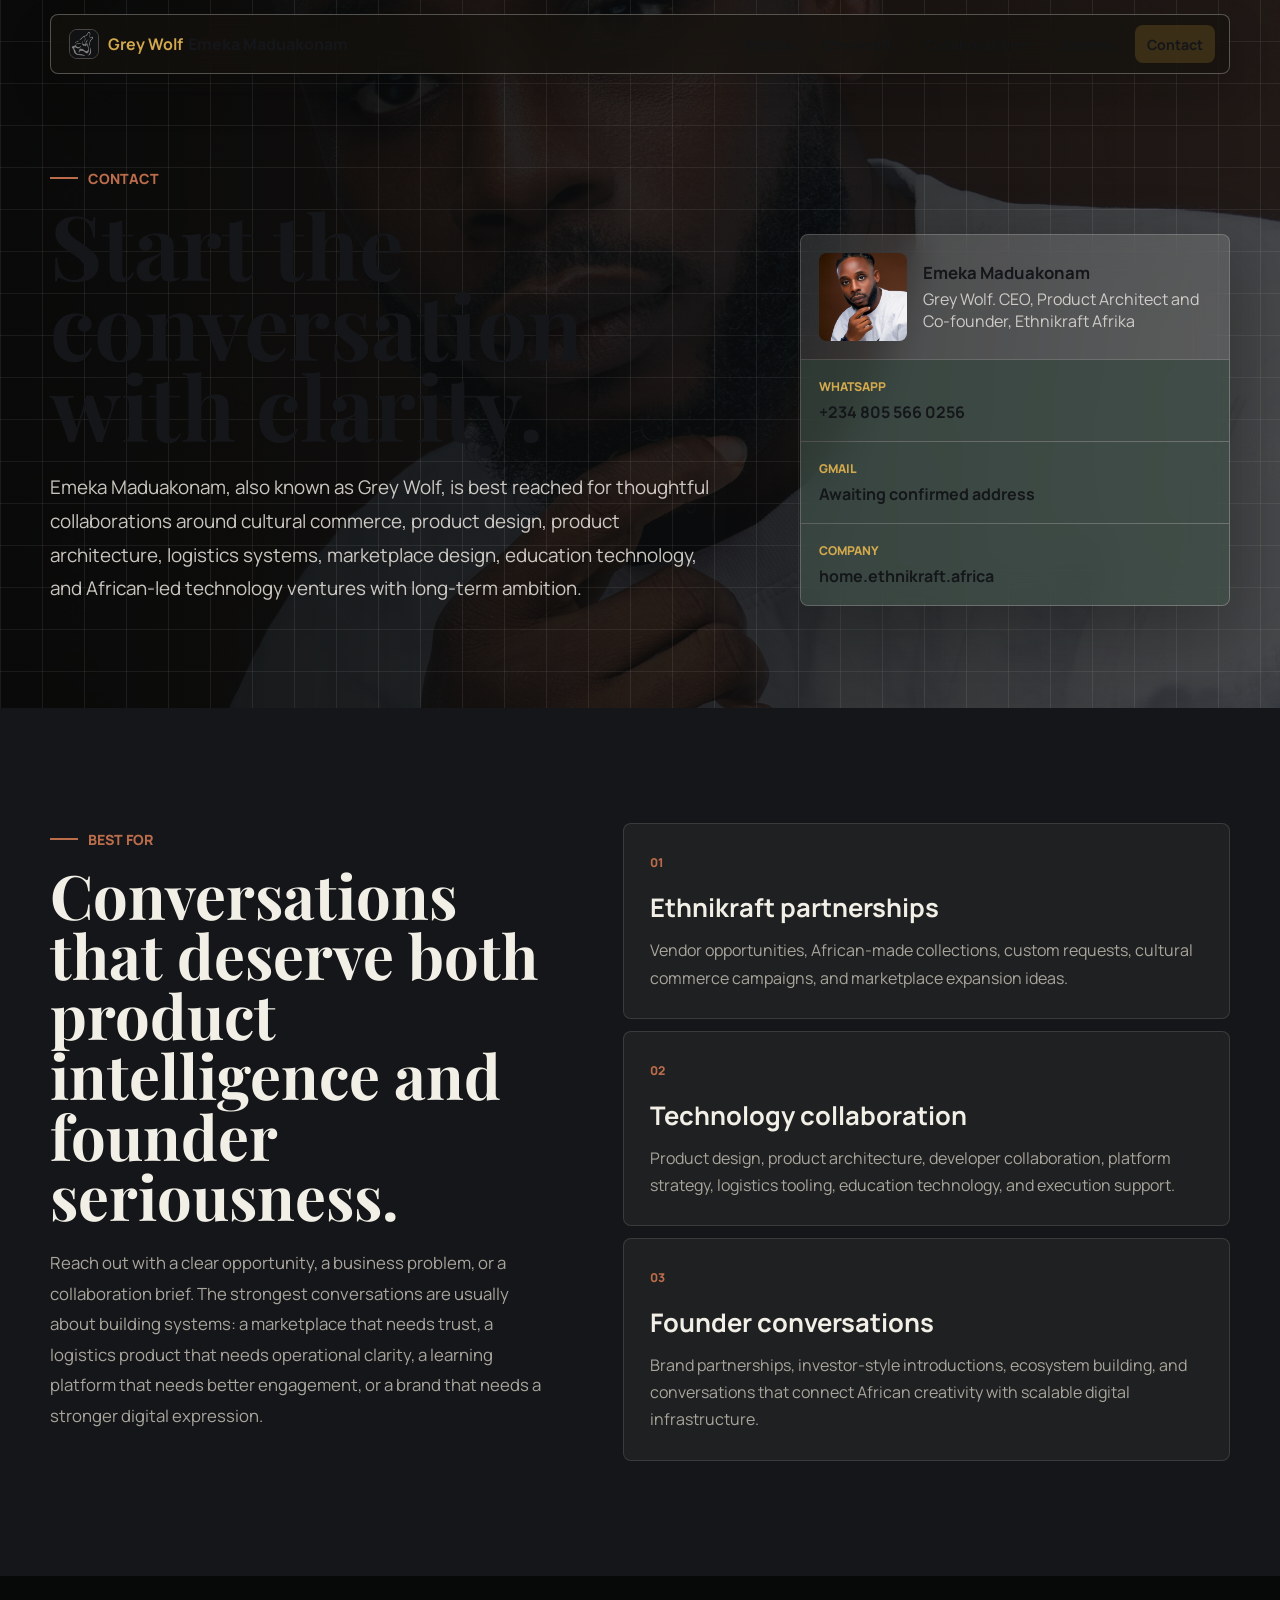
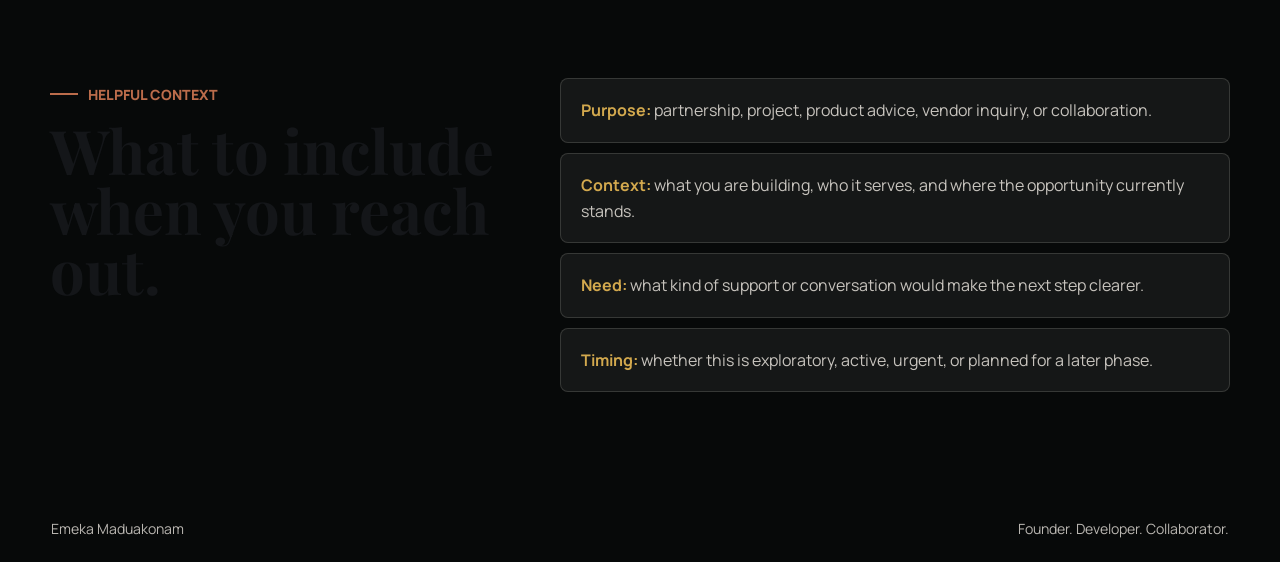
==== commit 33267918: "Refresh Grey Wolf identity and dark portfolio design" ====
--- a/contact.html
+++ b/contact.html
@@ -5,9 +5,9 @@
     <meta name="viewport" content="width=device-width, initial-scale=1.0" />
     <meta
       name="description"
-      content="Contact page for Emeka Maduakonam, CEO and Co-founder of Ethnikraft Afrika, developer, founder, and collaborator."
+      content="Contact page for Emeka Maduakonam, also known as Grey Wolf: CEO and Co-founder of Ethnikraft Afrika, product designer, product architect, founder, and collaborator."
     />
-    <title>Contact Emeka Maduakonam</title>
+    <title>Contact Grey Wolf | Emeka Maduakonam</title>
     <link rel="preconnect" href="https://fonts.googleapis.com" />
     <link rel="preconnect" href="https://fonts.gstatic.com" crossorigin />
     <link
@@ -21,9 +21,9 @@
 
     <header class="site-header" data-header>
       <a class="brand" href="index.html#top" aria-label="Emeka Maduakonam home">
-        <img src="assets/ethnikraft-logo.jpg" alt="" />
-        <span>Emeka</span>
-        <strong>Maduakonam</strong>
+        <img src="assets/grey-wolf-logo.jpeg" alt="" />
+        <span>Grey Wolf</span>
+        <strong>Emeka Maduakonam</strong>
       </a>
 
       <button class="nav-toggle" type="button" aria-expanded="false" aria-controls="site-nav">
@@ -42,6 +42,8 @@
       </nav>
     </header>
 
+    <div class="nav-backdrop" data-nav-backdrop aria-hidden="true"></div>
+
     <main class="contact-page section-watch" id="contact">
       <section class="contact-hero">
         <div class="section-inner contact-hero-grid">
@@ -49,19 +51,19 @@
             <p class="eyebrow">Contact</p>
             <h1>Start the conversation with clarity.</h1>
             <p>
-              Emeka Maduakonam is best reached for thoughtful collaborations around
-              cultural commerce, digital product strategy, logistics systems,
-              marketplace design, education technology, and African-led technology
-              ventures with long-term ambition.
+              Emeka Maduakonam, also known as Grey Wolf, is best reached for
+              thoughtful collaborations around cultural commerce, product design,
+              product architecture, logistics systems, marketplace design, education
+              technology, and African-led technology ventures with long-term ambition.
             </p>
           </div>
 
           <aside class="contact-card-main reveal" aria-label="Emeka contact details">
             <div class="contact-card-head">
-              <img src="assets/emeka-founder.jpg" alt="Portrait of Emeka Maduakonam" />
+              <img src="assets/emeka-5.jpeg" alt="Portrait of Emeka Maduakonam" />
               <div>
                 <strong>Emeka Maduakonam</strong>
-                <span>CEO and Co-founder, Ethnikraft Afrika</span>
+                <span>Grey Wolf. CEO, Product Architect and Co-founder, Ethnikraft Afrika</span>
               </div>
             </div>
 
@@ -110,8 +112,9 @@
               <span>02</span>
               <h3>Technology collaboration</h3>
               <p>
-                Product strategy, developer collaboration, platform architecture,
-                logistics tooling, education technology, and execution support.
+              Product design, product architecture, developer collaboration,
+              platform strategy, logistics tooling, education technology, and
+              execution support.
               </p>
             </article>
             <article>
--- a/styles.css
+++ b/styles.css
@@ -1,18 +1,18 @@
 :root {
-  color-scheme: light;
-  --ink: #17130f;
-  --muted: #6d665e;
-  --paper: #f8f2e9;
-  --paper-strong: #fffaf2;
-  --rust: #9b432a;
-  --rust-dark: #6d2d20;
-  --green: #315f46;
-  --green-dark: #10281f;
-  --gold: #dca83b;
-  --cream: #f4dfb8;
-  --blue: #24516a;
-  --line: rgba(23, 19, 15, 0.14);
-  --shadow: 0 22px 70px rgba(31, 22, 13, 0.18);
+  color-scheme: dark;
+  --ink: #f2efe7;
+  --muted: #a9a59c;
+  --paper: #0c0d0f;
+  --paper-strong: #141619;
+  --rust: #bb6c4b;
+  --rust-dark: #703321;
+  --green: #8aa18e;
+  --green-dark: #070909;
+  --gold: #d3a94e;
+  --cream: #e7dfd1;
+  --blue: #7d93a0;
+  --line: rgba(242, 239, 231, 0.13);
+  --shadow: 0 24px 76px rgba(0, 0, 0, 0.45);
   --header-height: 76px;
   font-family: "Manrope", system-ui, -apple-system, BlinkMacSystemFont, "Segoe UI", sans-serif;
   background: var(--paper);
@@ -24,23 +24,52 @@
 *::before,
 *::after {
   box-sizing: border-box;
+  min-width: 0;
 }
 
 html {
   min-width: 320px;
+  max-width: 100%;
   background: var(--paper);
 }
 
 body {
   margin: 0;
   min-height: 100vh;
+  max-width: 100%;
   overflow-x: hidden;
   background:
-    linear-gradient(90deg, rgba(49, 95, 70, 0.045) 1px, transparent 1px),
-    linear-gradient(0deg, rgba(155, 67, 42, 0.035) 1px, transparent 1px),
+    linear-gradient(90deg, rgba(242, 239, 231, 0.055) 1px, transparent 1px),
+    linear-gradient(0deg, rgba(211, 169, 78, 0.045) 1px, transparent 1px),
     var(--paper);
   background-size: 42px 42px;
   color: var(--ink);
+}
+
+body::before {
+  position: fixed;
+  right: -120px;
+  bottom: 8vh;
+  z-index: 0;
+  width: min(560px, 72vw);
+  aspect-ratio: 1;
+  background: url("assets/grey-wolf-logo.jpeg") center / contain no-repeat;
+  content: "";
+  opacity: 0.055;
+  pointer-events: none;
+  filter: grayscale(1);
+}
+
+main {
+  position: relative;
+  z-index: 1;
+  overflow-x: clip;
+}
+
+@supports not (overflow: clip) {
+  main {
+    overflow-x: hidden;
+  }
 }
 
 body.menu-open {
@@ -64,10 +93,16 @@
 h3,
 h4 {
   margin: 0;
+  overflow-wrap: break-word;
 }
 
 button {
   font: inherit;
+}
+
+a,
+button {
+  -webkit-tap-highlight-color: transparent;
 }
 
 .sr-only {
@@ -116,8 +151,8 @@
 }
 
 .site-header.is-scrolled {
-  border-color: rgba(23, 19, 15, 0.16);
-  background: rgba(248, 242, 233, 0.88);
+  border-color: rgba(242, 239, 231, 0.16);
+  background: rgba(12, 13, 15, 0.9);
   color: var(--ink);
 }
 
@@ -143,7 +178,7 @@
 }
 
 .site-header.is-scrolled .brand span {
-  color: var(--rust);
+  color: var(--gold);
 }
 
 .brand strong {
@@ -175,6 +210,21 @@
 .site-nav a.is-active {
   background: rgba(220, 168, 59, 0.18);
   opacity: 1;
+}
+
+.nav-backdrop {
+  position: fixed;
+  inset: 0;
+  z-index: 840;
+  background: rgba(10, 8, 6, 0.46);
+  opacity: 0;
+  pointer-events: none;
+  transition: opacity 200ms ease;
+}
+
+body.menu-open .nav-backdrop {
+  opacity: 1;
+  pointer-events: auto;
 }
 
 .nav-toggle {
@@ -226,8 +276,8 @@
   position: absolute;
   inset: 0;
   z-index: -3;
-  background-image: url("assets/emeka-ethnikraft.jpg");
-  background-position: 68% 44%;
+  background-image: url("assets/emeka-5.jpeg");
+  background-position: 68% 42%;
   background-size: cover;
   transform: scale(calc(1.05 + var(--hero-drift, 0) * 0.025));
   transition: transform 120ms linear;
@@ -238,8 +288,8 @@
   inset: 0;
   z-index: -2;
   background:
-    linear-gradient(90deg, rgba(10, 18, 14, 0.92) 0%, rgba(16, 40, 31, 0.76) 36%, rgba(16, 40, 31, 0.2) 70%),
-    linear-gradient(0deg, rgba(10, 9, 8, 0.74) 0%, rgba(10, 9, 8, 0.08) 58%);
+    linear-gradient(90deg, rgba(5, 6, 7, 0.94) 0%, rgba(10, 12, 13, 0.8) 38%, rgba(10, 12, 13, 0.32) 72%),
+    linear-gradient(0deg, rgba(5, 6, 7, 0.86) 0%, rgba(5, 6, 7, 0.08) 60%);
 }
 
 .hero::after {
@@ -318,7 +368,7 @@
 
 .hero-brand-row {
   display: grid;
-  grid-template-columns: 0.78fr 1.22fr;
+  grid-template-columns: repeat(3, minmax(0, 1fr));
   gap: 12px;
 }
 
@@ -341,7 +391,7 @@
   object-fit: cover;
 }
 
-.hero-brand-row div:nth-child(2) img {
+.hero-brand-row div:nth-child(3) img {
   width: 126px;
   object-position: center;
 }
@@ -673,7 +723,7 @@
 .renax-intro,
 .renax-panel,
 .project-card {
-  background: #fffaf4;
+  background: rgba(242, 239, 231, 0.045);
 }
 
 .renax-intro {
@@ -690,8 +740,8 @@
   border: 1px solid rgba(49, 95, 70, 0.18);
   border-radius: 8px;
   background:
-    linear-gradient(135deg, rgba(49, 95, 70, 0.12), rgba(220, 168, 59, 0.13)),
-    #f3ecdf;
+    linear-gradient(135deg, rgba(138, 161, 142, 0.14), rgba(211, 169, 78, 0.13)),
+    #101214;
 }
 
 .renax-logo-card img {
@@ -784,7 +834,7 @@
 .renax-system div {
   min-height: 230px;
   padding: clamp(22px, 2.6vw, 32px);
-  background: #f7efe3;
+  background: rgba(242, 239, 231, 0.045);
 }
 
 .renax-system span {
@@ -810,8 +860,8 @@
   border: 1px solid rgba(49, 95, 70, 0.2);
   border-radius: 8px;
   background:
-    linear-gradient(135deg, rgba(49, 95, 70, 0.13), transparent 44%),
-    #fffaf4;
+    linear-gradient(135deg, rgba(138, 161, 142, 0.13), transparent 44%),
+    rgba(242, 239, 231, 0.045);
 }
 
 .renax-note h3 {
@@ -879,13 +929,13 @@
 }
 
 .project-card .tags span {
-  border-color: rgba(23, 19, 15, 0.1);
-  background: rgba(49, 95, 70, 0.08);
-  color: var(--green-dark);
+  border-color: rgba(242, 239, 231, 0.12);
+  background: rgba(138, 161, 142, 0.1);
+  color: var(--cream);
 }
 
 .journey {
-  background: #f2eadf;
+  background: #0f1113;
 }
 
 .journey-grid {
@@ -907,7 +957,7 @@
   padding: 28px 30px 28px 88px;
   border: 1px solid var(--line);
   border-radius: 8px;
-  background: rgba(255, 250, 244, 0.74);
+  background: rgba(242, 239, 231, 0.045);
 }
 
 .timeline article::before {
@@ -940,14 +990,14 @@
   padding: clamp(90px, 11vw, 150px) 0;
   overflow: hidden;
   color: var(--paper-strong);
-  background: #15110e;
+  background: #070909;
 }
 
 .closing-bg {
   position: absolute;
   inset: 0;
-  background-image: url("assets/emeka-founder.jpg");
-  background-position: 50% 35%;
+  background-image: url("assets/emeka-5.jpeg");
+  background-position: 50% 34%;
   background-size: cover;
   opacity: 0.28;
   filter: saturate(0.75);
@@ -976,11 +1026,13 @@
 }
 
 .site-footer {
+  position: relative;
+  z-index: 1;
   display: flex;
   justify-content: space-between;
   gap: 16px;
   padding: 24px clamp(18px, 4vw, 58px);
-  background: #15110e;
+  background: #070909;
   color: rgba(255, 250, 242, 0.72);
   font-size: 0.88rem;
 }
@@ -1035,8 +1087,8 @@
   padding: calc(var(--header-height) + 86px) 0 clamp(70px, 8vw, 116px);
   overflow: hidden;
   background:
-    linear-gradient(90deg, rgba(16, 40, 31, 0.94), rgba(49, 95, 70, 0.72)),
-    url("assets/emeka-ethnikraft.jpg");
+    linear-gradient(90deg, rgba(7, 9, 9, 0.96), rgba(15, 17, 19, 0.76)),
+    url("assets/emeka-5.jpeg");
   background-position: center;
   background-size: cover;
   color: var(--paper-strong);
@@ -1182,7 +1234,7 @@
   padding: 26px;
   border: 1px solid var(--line);
   border-radius: 8px;
-  background: #fffaf4;
+  background: rgba(242, 239, 231, 0.045);
 }
 
 .contact-purpose-grid span {
@@ -1204,7 +1256,7 @@
 
 .message-template {
   padding: clamp(70px, 8vw, 118px) 0;
-  background: #15110e;
+  background: #070909;
   color: var(--paper-strong);
 }
 
@@ -1261,6 +1313,7 @@
 @media (max-width: 980px) {
   .site-header {
     grid-template-columns: 1fr auto;
+    gap: 12px;
   }
 
   .nav-toggle {
@@ -1269,36 +1322,48 @@
 
   .site-nav {
     position: fixed;
-    top: 80px;
+    top: 84px;
     right: 14px;
-    left: 14px;
+    left: auto;
     display: grid;
-    gap: 4px;
-    padding: 12px;
+    justify-content: stretch;
+    align-items: stretch;
+    gap: 6px;
+    width: min(362px, calc(100% - 28px));
+    max-height: min(560px, calc(100svh - 104px));
+    padding: 10px;
     border: 1px solid rgba(255, 250, 242, 0.18);
     border-radius: 8px;
-    background: rgba(22, 18, 14, 0.94);
+    overflow-y: auto;
+    overscroll-behavior: contain;
+    background:
+      linear-gradient(135deg, rgba(220, 168, 59, 0.08), transparent 44%),
+      rgba(22, 18, 14, 0.96);
     color: var(--paper-strong);
     box-shadow: 0 24px 70px rgba(10, 8, 6, 0.35);
-    transform: translateY(-18px);
+    backdrop-filter: blur(18px);
+    transform: translate3d(18px, -8px, 0) scale(0.98);
     opacity: 0;
     pointer-events: none;
     transition: opacity 180ms ease, transform 180ms ease;
   }
 
   .site-nav.is-open {
-    transform: translateY(0);
+    transform: translate3d(0, 0, 0) scale(1);
     opacity: 1;
     pointer-events: auto;
   }
 
   .site-nav a {
-    min-height: 48px;
-    padding: 0 14px;
+    justify-content: space-between;
+    min-height: 50px;
+    padding: 0 16px;
+    border: 1px solid rgba(255, 250, 242, 0.08);
+    background: rgba(255, 250, 242, 0.04);
   }
 
   .hero {
-    min-height: 96svh;
+    min-height: 100svh;
     padding-top: calc(var(--header-height) + 54px);
   }
 
@@ -1317,7 +1382,8 @@
   }
 
   .hero h1 {
-    font-size: clamp(3.4rem, 18vw, 7rem);
+    font-size: clamp(3.25rem, 15vw, 7rem);
+    line-height: 0.86;
   }
 
   .hero-facts,
@@ -1343,6 +1409,28 @@
     grid-template-columns: 1fr;
   }
 
+  .renax-showcase,
+  .renax-panels,
+  .renax-system,
+  .ethnikraft-deep-dive {
+    gap: 12px;
+    border: 0;
+    background: transparent;
+    overflow: visible;
+  }
+
+  .renax-panel,
+  .renax-system div,
+  .ethnikraft-deep-dive article,
+  .project-card {
+    border: 1px solid var(--line);
+    border-radius: 8px;
+  }
+
+  .ethnikraft-deep-dive article {
+    border-color: rgba(255, 250, 242, 0.14);
+  }
+
   .renax-panel {
     min-height: 0;
   }
@@ -1359,36 +1447,96 @@
   .ethnikraft-deep-dive article {
     min-height: 0;
   }
+
+  .contact-popout {
+    z-index: 830;
+  }
+
+  body.menu-open .contact-popout {
+    opacity: 0;
+    pointer-events: none;
+    transform: translateY(14px);
+  }
 }
 
 @media (max-width: 620px) {
   :root {
-    --header-height: 68px;
+    --header-height: 64px;
   }
 
   body {
-    background-size: 36px 36px;
+    background-size: 34px 34px;
   }
 
   .site-header {
     top: 10px;
     width: min(calc(100% - 20px), 1180px);
-    min-height: 54px;
-    padding-left: 14px;
+    min-height: 52px;
+    padding: 8px 10px 8px 12px;
   }
 
   .brand {
+    gap: 4px;
+    font-size: 0.88rem;
+  }
+
+  .brand img {
+    width: 28px;
+    height: 28px;
+    margin-right: 3px;
+  }
+
+  .nav-toggle {
+    width: 40px;
+    height: 40px;
+  }
+
+  .site-nav {
+    top: 72px;
+    right: 10px;
+    left: 10px;
+    width: auto;
+    max-height: calc(100svh - 92px);
+    padding: 8px;
+  }
+
+  .site-nav a {
+    min-height: 48px;
+    padding: 0 14px;
     font-size: 0.92rem;
   }
 
   .hero {
-    min-height: 96svh;
-    padding: calc(var(--header-height) + 42px) 16px 18px;
+    align-items: start;
+    min-height: auto;
+    padding: calc(var(--header-height) + 36px) 16px 18px;
   }
 
   .hero-copy {
+    margin-top: 18px;
     font-size: 1rem;
     line-height: 1.62;
+  }
+
+  .hero-content {
+    margin-bottom: 24px;
+  }
+
+  .hero h1 {
+    margin-top: 14px;
+    max-width: 100%;
+    font-size: clamp(2.55rem, 11vw, 3.25rem);
+    line-height: 0.96;
+  }
+
+  .eyebrow {
+    gap: 8px;
+    font-size: 0.72rem;
+    line-height: 1.3;
+  }
+
+  .eyebrow::before {
+    width: 20px;
   }
 
   .hero-actions,
@@ -1402,15 +1550,29 @@
   }
 
   .hero-brand-row div {
-    min-height: 66px;
-  }
-
-  .hero-brand-row div:nth-child(2) img {
-    width: 108px;
+    min-height: 62px;
+    padding: 10px;
+  }
+
+  .hero-brand-row img {
+    width: 50px;
+    height: 44px;
+  }
+
+  .hero-brand-row div:nth-child(3) img {
+    width: 106px;
+    height: 44px;
+  }
+
+  .hero-brand-row span {
+    font-size: 0.82rem;
   }
 
   .button {
     width: 100%;
+    min-height: 46px;
+    padding: 0 14px;
+    font-size: 0.9rem;
   }
 
   .hero-facts {
@@ -1418,40 +1580,195 @@
   }
 
   .hero-facts div {
-    min-height: 96px;
+    min-height: 82px;
+    padding: 15px;
+  }
+
+  .hero-facts span {
+    margin-bottom: 7px;
+  }
+
+  .hero-facts strong {
+    font-size: 0.98rem;
+  }
+
+  .hero-facts p {
+    font-size: 0.84rem;
   }
 
   .section-inner,
   .closing-content {
-    width: min(calc(100% - 32px), 1180px);
+    width: min(calc(100% - 28px), 1180px);
+  }
+
+  .section-pad {
+    padding: 66px 0;
   }
 
   .profile-copy h2,
   .section-heading h2,
   .ethnikraft-copy h2,
   .closing h2 {
-    font-size: clamp(2.05rem, 12vw, 3.4rem);
+    font-size: clamp(1.86rem, 8.7vw, 2.58rem);
+    line-height: 1.06;
+  }
+
+  .profile-copy p:not(.eyebrow),
+  .section-heading p:not(.eyebrow),
+  .ethnikraft-copy p,
+  .closing p:not(.eyebrow),
+  .renax-intro p:not(.label),
+  .renax-panel p,
+  .project-card p,
+  .timeline p,
+  .renax-note p:not(.eyebrow),
+  .contact-brief p:not(.eyebrow) {
+    font-size: 0.98rem;
+    line-height: 1.68;
+  }
+
+  .profile-grid,
+  .ethnikraft-grid,
+  .journey-grid,
+  .contact-hero-grid,
+  .contact-content-grid,
+  .message-template-grid {
+    gap: 28px;
+  }
+
+  .portrait-frame img {
+    aspect-ratio: 4 / 4.9;
+  }
+
+  .portrait-frame::before {
+    inset: 9px;
   }
 
   .portrait-frame figcaption {
     right: 12px;
     bottom: 12px;
     left: 12px;
+    min-height: auto;
+    padding: 13px;
+  }
+
+  .ethnikraft {
+    padding: 66px 0;
+  }
+
+  .ethnikraft-visual {
+    max-width: none;
+  }
+
+  .ethnikraft-visual img {
+    aspect-ratio: 4 / 4.65;
+    object-position: 50% 40%;
+  }
+
+  .ethnikraft-logo-lockup {
+    top: 12px;
+    left: 12px;
+    max-width: calc(100% - 24px);
+    min-height: 50px;
+    font-size: 0.8rem;
+  }
+
+  .ethnikraft-logo-lockup img {
+    width: 36px;
+    height: 36px;
+  }
+
+  .category-strip,
+  .tags {
+    gap: 7px;
+    margin-top: 22px;
+  }
+
+  .category-strip span,
+  .tags span {
+    justify-content: center;
+    min-height: 32px;
+    padding: 0 10px;
+    font-size: 0.78rem;
   }
 
   .renax-intro,
   .renax-panel,
+  .project-card,
+  .renax-note,
+  .ethnikraft-deep-dive article,
+  .renax-system div,
+  .contact-purpose-grid article {
+    padding: 20px;
+  }
+
+  .renax-logo-card {
+    min-height: 112px;
+    margin-bottom: 22px;
+    padding: 12px;
+  }
+
+  .renax-logo-card img {
+    max-width: 218px;
+  }
+
+  .renax-intro h3,
+  .project-card h3,
+  .timeline h3,
+  .renax-note h3,
+  .contact-purpose-grid h3 {
+    font-size: clamp(1.24rem, 6.5vw, 1.82rem);
+    line-height: 1.12;
+  }
+
+  .renax-panel h4 {
+    margin-top: 18px;
+    font-size: clamp(1.22rem, 7vw, 1.72rem);
+    line-height: 1.12;
+  }
+
+  .renax-panel a,
+  .project-topline a,
+  .project-links a {
+    width: 100%;
+    justify-content: center;
+    margin-top: 22px;
+    padding: 12px 14px;
+    border: 1px solid rgba(49, 95, 70, 0.2);
+    border-radius: 8px;
+    background: rgba(49, 95, 70, 0.08);
+    text-decoration: none;
+  }
+
+  .renax-system {
+    margin-top: 14px;
+  }
+
+  .renax-system h3 {
+    margin-top: 14px;
+  }
+
   .project-card {
-    padding: 22px;
+    min-height: 0;
+  }
+
+  .project-topline {
+    gap: 12px;
   }
 
   .timeline article {
     min-height: 0;
-    padding: 78px 22px 24px;
+    padding: 72px 20px 22px;
   }
 
   .timeline article::before {
-    left: 22px;
+    top: 22px;
+    left: 20px;
+  }
+
+  .closing {
+    min-height: auto;
+    padding: 74px 0 132px;
   }
 
   .closing-content {
@@ -1459,10 +1776,29 @@
   }
 
   .contact-popout {
-    right: 10px;
-    bottom: 10px;
-    width: min(292px, calc(100% - 20px));
-    padding: 13px 14px;
+    right: 12px;
+    bottom: calc(12px + env(safe-area-inset-bottom));
+    left: auto;
+    width: min(252px, calc(100% - 24px));
+    gap: 3px;
+    padding: 10px 12px;
+    box-shadow: 0 18px 42px rgba(10, 8, 6, 0.3);
+  }
+
+  .contact-popout-kicker {
+    font-size: 0.68rem;
+  }
+
+  .contact-popout strong {
+    font-size: 0.8rem;
+  }
+
+  .contact-popout small {
+    display: none;
+  }
+
+  body.has-contact-popout .site-footer {
+    padding-bottom: calc(112px + env(safe-area-inset-bottom));
   }
 
   .contact-card-head {
@@ -1476,7 +1812,106 @@
   }
 
   .contact-hero {
-    padding-top: calc(var(--header-height) + 66px);
+    padding: calc(var(--header-height) + 58px) 0 58px;
+  }
+
+  .contact-hero-copy h1,
+  .contact-brief h2,
+  .message-template h2 {
+    font-size: clamp(2rem, 9vw, 2.85rem);
+    line-height: 1.04;
+  }
+
+  .contact-hero-copy p:not(.eyebrow) {
+    margin-top: 20px;
+    font-size: 0.98rem;
+    line-height: 1.68;
+  }
+
+  .contact-methods a,
+  .contact-methods div {
+    padding: 16px;
+  }
+
+  .message-template {
+    padding: 64px 0;
+  }
+
+  .template-lines p {
+    padding: 16px;
+  }
+
+  .site-footer {
+    gap: 6px;
+    padding: 20px 16px;
+    text-align: center;
+  }
+}
+
+@media (max-width: 420px) {
+  .brand strong {
+    max-width: 116px;
+    overflow: hidden;
+    text-overflow: ellipsis;
+    white-space: nowrap;
+  }
+
+  .hero {
+    padding-right: 14px;
+    padding-left: 14px;
+  }
+
+  .hero h1 {
+    font-size: clamp(2.38rem, 11vw, 2.85rem);
+  }
+
+  .hero-brand-row div {
+    align-items: flex-start;
+    flex-direction: column;
+    gap: 8px;
+  }
+
+  .hero-brand-row div:nth-child(3) img {
+    width: min(146px, 100%);
+  }
+
+  .hero-actions {
+    gap: 9px;
+  }
+
+  .section-inner,
+  .closing-content {
+    width: min(calc(100% - 24px), 1180px);
+  }
+
+  .renax-intro,
+  .renax-panel,
+  .project-card,
+  .renax-note,
+  .ethnikraft-deep-dive article,
+  .renax-system div,
+  .contact-purpose-grid article {
+    padding: 18px;
+  }
+
+  .contact-card-head {
+    grid-template-columns: 64px minmax(0, 1fr);
+    gap: 12px;
+  }
+
+  .contact-card-head img {
+    width: 64px;
+    height: 64px;
+  }
+}
+
+@media (hover: none) {
+  .button:hover,
+  .renax-panel:hover,
+  .project-card:hover,
+  .timeline article:hover,
+  .contact-popout:hover {
+    transform: none;
   }
 }
 
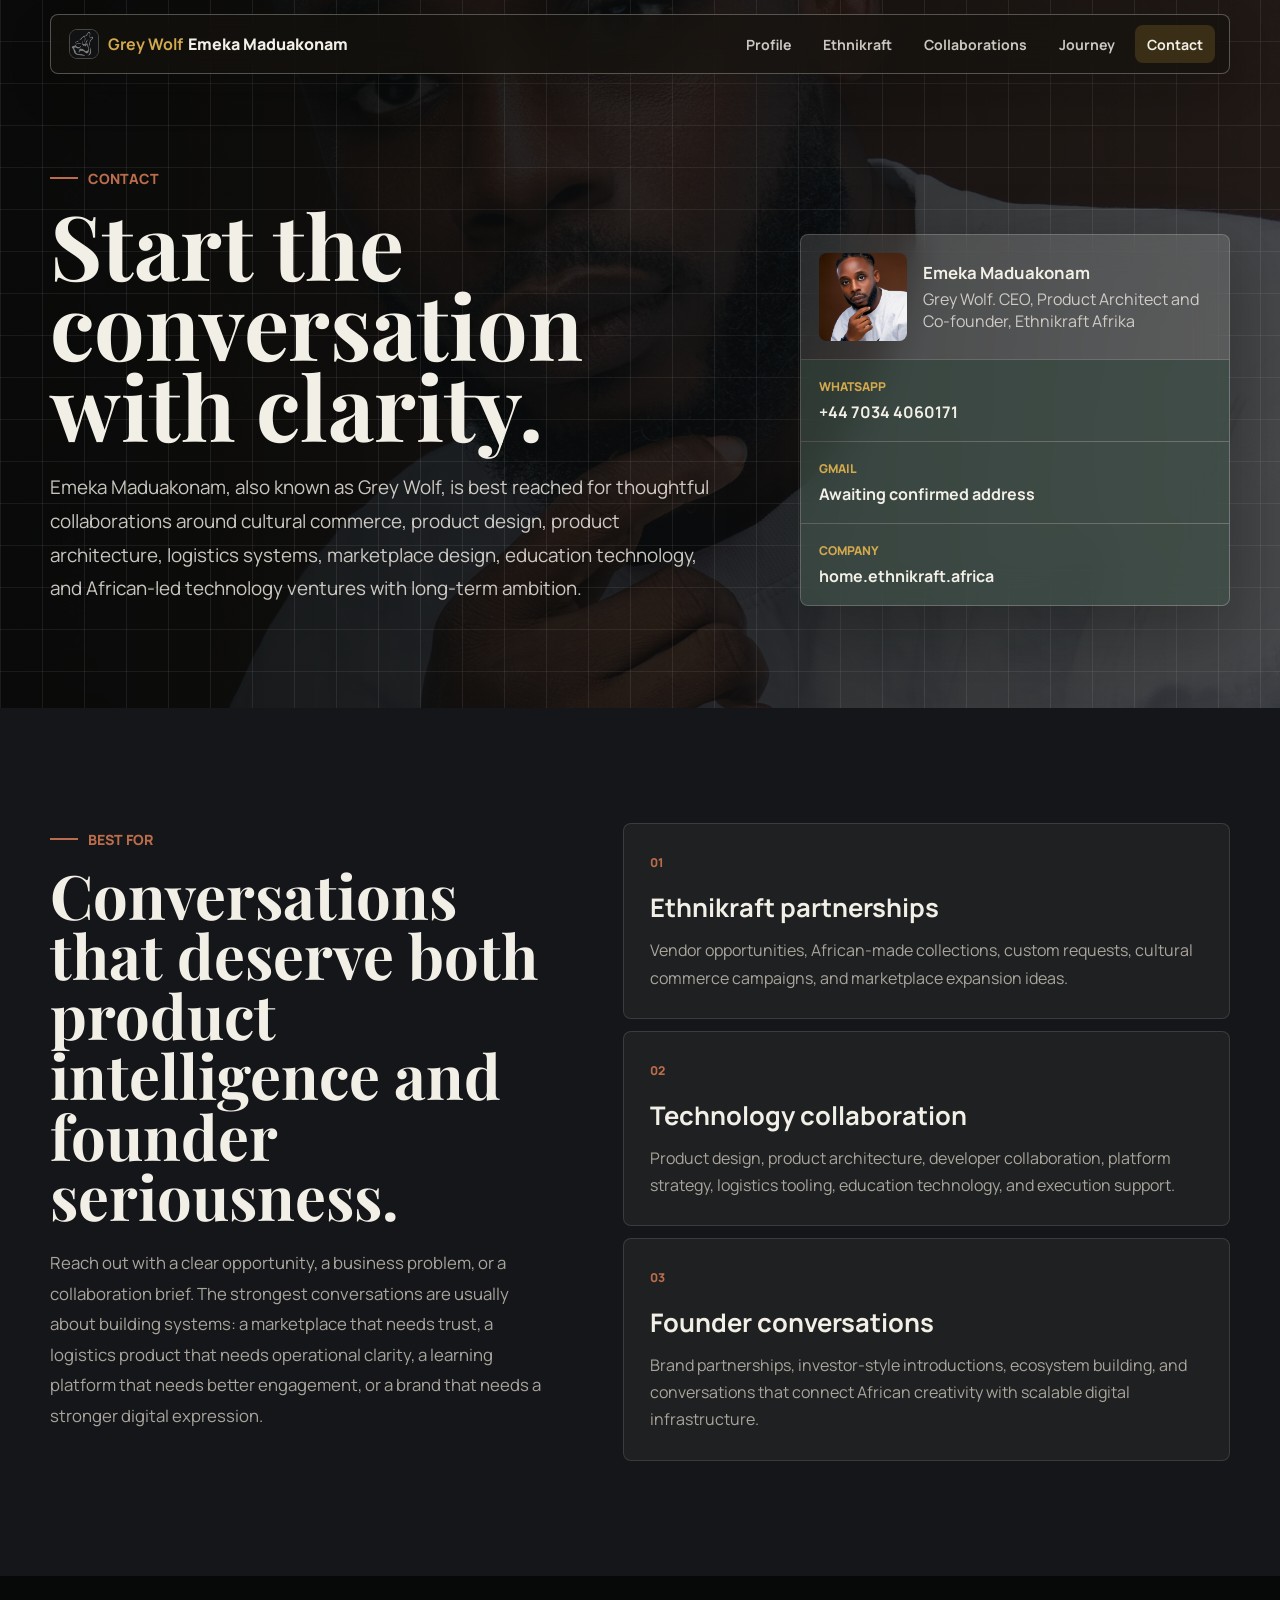
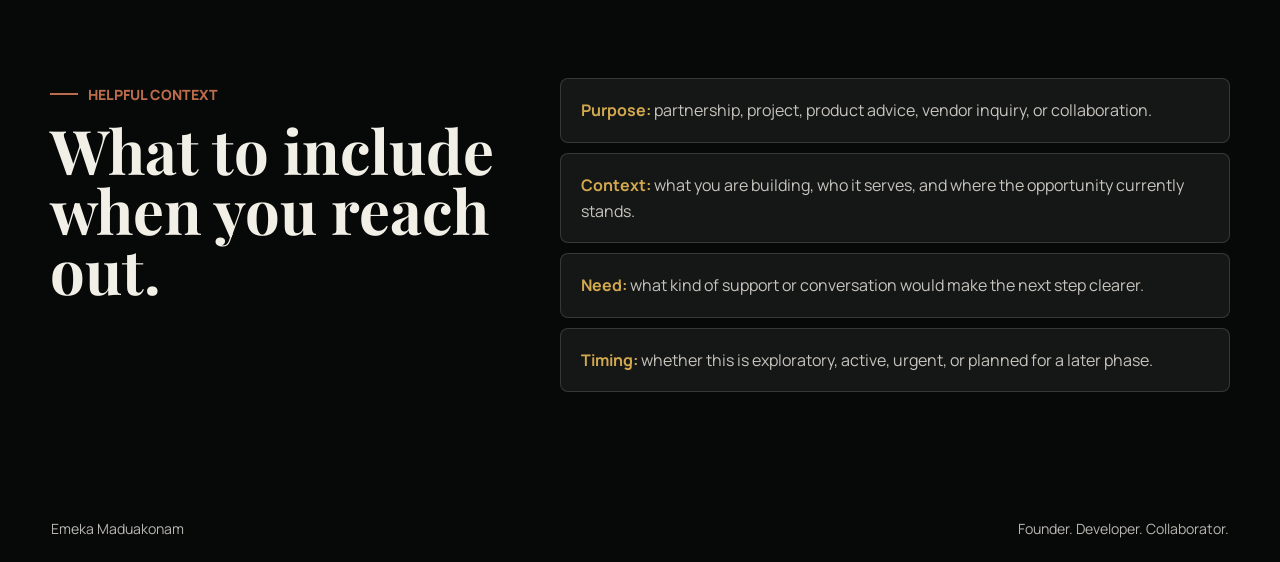
==== commit fe3de971: "fix: update WhatsApp number, replace repetitive image, and update MSc program details" ====
--- a/contact.html
+++ b/contact.html
@@ -68,9 +68,9 @@
             </div>
 
             <div class="contact-methods">
-              <a href="https://wa.me/2348055660256" target="_blank" rel="noreferrer">
+              <a href="https://wa.me/4470344060171" target="_blank" rel="noreferrer">
                 <span>WhatsApp</span>
-                <strong>+234 805 566 0256</strong>
+                <strong>+44 7034 4060171</strong>
               </a>
               <div>
                 <span>Gmail</span>
--- a/styles.css
+++ b/styles.css
@@ -143,7 +143,7 @@
   border: 1px solid rgba(255, 250, 242, 0.28);
   border-radius: 8px;
   background: rgba(22, 18, 14, 0.68);
-  color: var(--paper-strong);
+  color: var(--ink);
   box-shadow: 0 18px 42px rgba(11, 10, 8, 0.2);
   backdrop-filter: blur(18px);
   transform: translateX(-50%);
@@ -269,7 +269,7 @@
   padding: calc(var(--header-height) + 64px) clamp(18px, 4vw, 64px) 26px;
   overflow: hidden;
   isolation: isolate;
-  color: var(--paper-strong);
+  color: var(--ink);
 }
 
 .hero-image {
@@ -427,7 +427,7 @@
 .button-secondary {
   border-color: rgba(255, 250, 242, 0.38);
   background: rgba(255, 250, 242, 0.08);
-  color: var(--paper-strong);
+  color: var(--ink);
 }
 
 .profile .button-secondary,
@@ -464,7 +464,7 @@
 
 .hero-facts strong {
   display: block;
-  color: var(--paper-strong);
+  color: var(--ink);
   font-size: clamp(1rem, 0.94rem + 0.2vw, 1.12rem);
 }
 
@@ -556,7 +556,7 @@
   padding: 16px;
   border-radius: 8px;
   background: rgba(17, 13, 10, 0.72);
-  color: var(--paper-strong);
+  color: var(--ink);
   backdrop-filter: blur(14px);
 }
 
@@ -579,7 +579,7 @@
     linear-gradient(0deg, rgba(255, 250, 242, 0.06) 1px, transparent 1px),
     var(--green-dark);
   background-size: 48px 48px;
-  color: var(--paper-strong);
+  color: var(--ink);
 }
 
 .ethnikraft-grid {
@@ -612,7 +612,7 @@
   border: 1px solid rgba(255, 250, 242, 0.22);
   border-radius: 8px;
   background: rgba(16, 40, 31, 0.76);
-  color: var(--paper-strong);
+  color: var(--ink);
   font-size: 0.86rem;
   font-weight: 900;
   backdrop-filter: blur(16px);
@@ -646,15 +646,15 @@
 }
 
 .category-strip span,
-.tags span {
-  display: inline-flex;
-  align-items: center;
-  min-height: 34px;
-  padding: 0 12px;
-  border: 1px solid rgba(255, 250, 242, 0.18);
-  border-radius: 8px;
-  background: rgba(255, 250, 242, 0.08);
-  color: var(--paper-strong);
+  .tags span {
+    display: inline-flex;
+    align-items: center;
+    min-height: 34px;
+    padding: 0 12px;
+    border: 1px solid rgba(255, 250, 242, 0.18);
+    border-radius: 8px;
+    background: rgba(255, 250, 242, 0.08);
+    color: var(--ink);
   font-size: 0.82rem;
   font-weight: 800;
 }
@@ -685,7 +685,7 @@
 
 .ethnikraft-deep-dive h3 {
   margin-top: 18px;
-  color: var(--paper-strong);
+  color: var(--ink);
   font-size: clamp(1.18rem, 1rem + 0.55vw, 1.52rem);
   line-height: 1.12;
 }
@@ -989,7 +989,7 @@
   min-height: 74svh;
   padding: clamp(90px, 11vw, 150px) 0;
   overflow: hidden;
-  color: var(--paper-strong);
+  color: var(--ink);
   background: #070909;
 }
 
@@ -1049,7 +1049,7 @@
   border: 1px solid rgba(255, 250, 242, 0.24);
   border-radius: 8px;
   background: rgba(16, 40, 31, 0.92);
-  color: var(--paper-strong);
+  color: var(--ink);
   box-shadow: 0 20px 54px rgba(10, 8, 6, 0.28);
   backdrop-filter: blur(18px);
   transform: translateY(0);
@@ -1091,7 +1091,7 @@
     url("assets/emeka-5.jpeg");
   background-position: center;
   background-size: cover;
-  color: var(--paper-strong);
+  color: var(--ink);
 }
 
 .contact-hero::after {
@@ -1257,7 +1257,7 @@
 .message-template {
   padding: clamp(70px, 8vw, 118px) 0;
   background: #070909;
-  color: var(--paper-strong);
+  color: var(--ink);
 }
 
 .message-template-grid {
@@ -1339,7 +1339,7 @@
     background:
       linear-gradient(135deg, rgba(220, 168, 59, 0.08), transparent 44%),
       rgba(22, 18, 14, 0.96);
-    color: var(--paper-strong);
+    color: var(--ink);
     box-shadow: 0 24px 70px rgba(10, 8, 6, 0.35);
     backdrop-filter: blur(18px);
     transform: translate3d(18px, -8px, 0) scale(0.98);
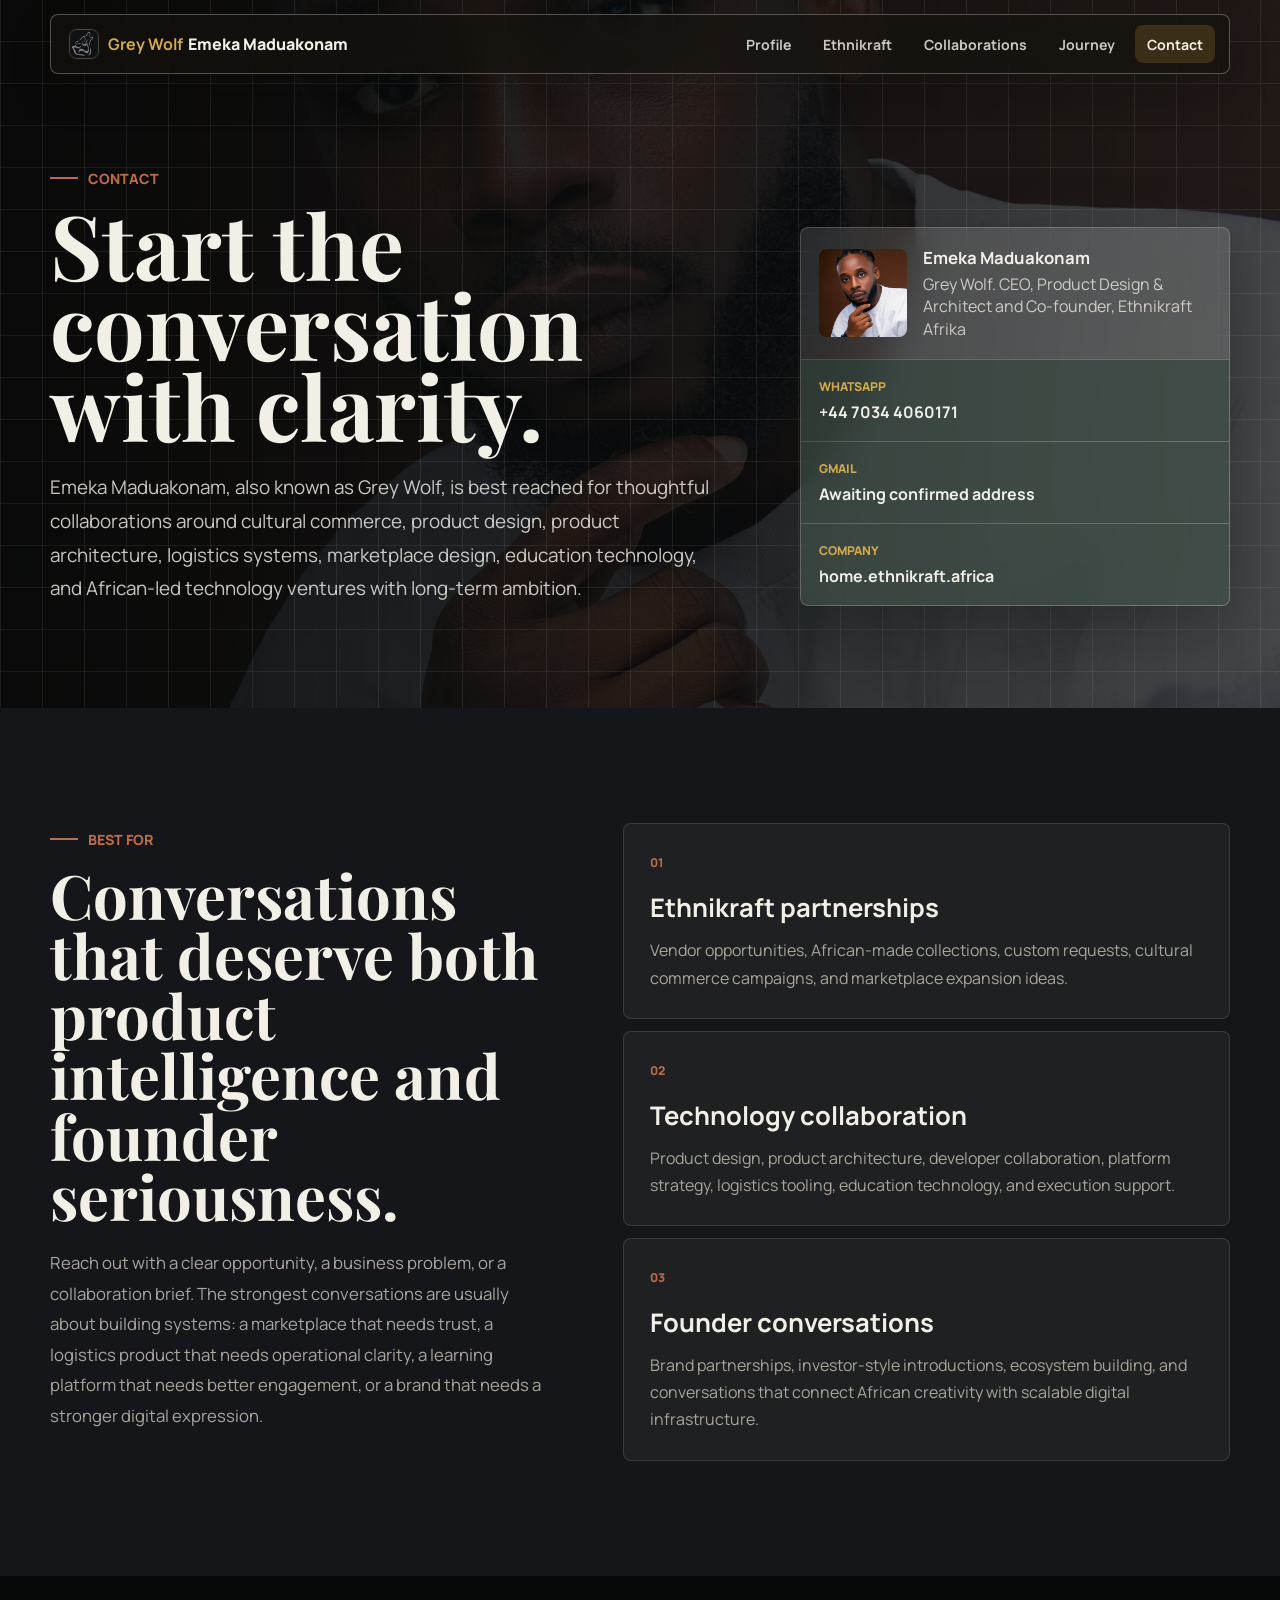
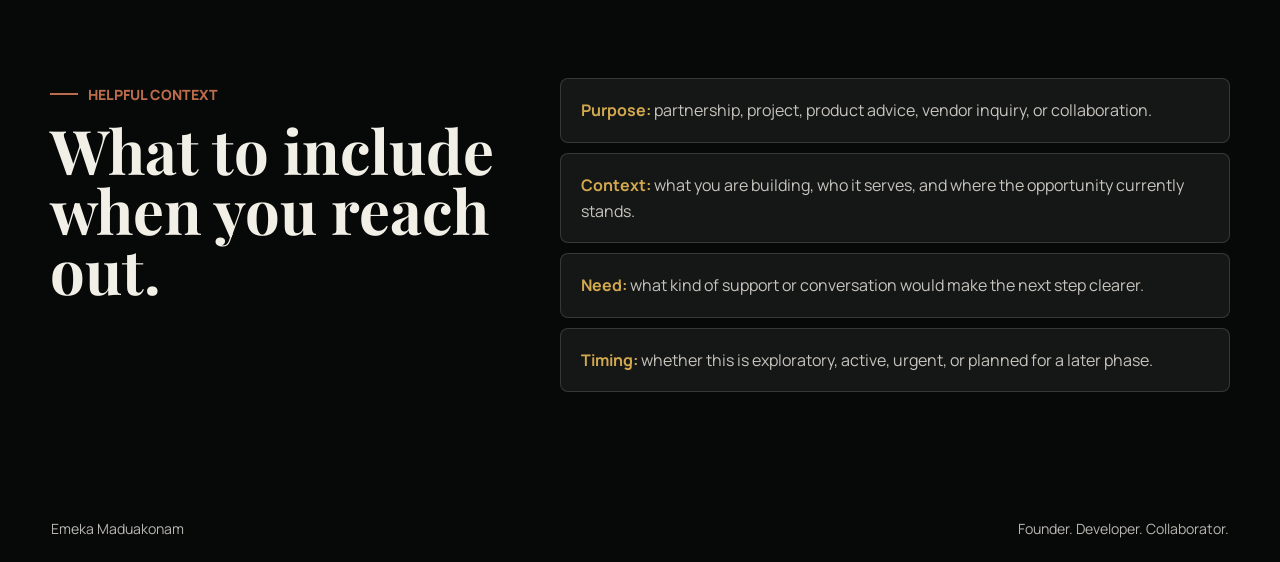
==== commit b575ea1d: "fix: update titles from Product Architect to Product Design & Architect for consistency" ====
--- a/contact.html
+++ b/contact.html
@@ -5,7 +5,7 @@
     <meta name="viewport" content="width=device-width, initial-scale=1.0" />
     <meta
       name="description"
-      content="Contact page for Emeka Maduakonam, also known as Grey Wolf: CEO and Co-founder of Ethnikraft Afrika, product designer, product architect, founder, and collaborator."
+      content="Contact page for Emeka Maduakonam, also known as Grey Wolf: CEO and Co-founder of Ethnikraft Afrika, Product Design &amp; Architect, founder, and collaborator."
     />
     <title>Contact Grey Wolf | Emeka Maduakonam</title>
     <link rel="preconnect" href="https://fonts.googleapis.com" />
@@ -63,7 +63,7 @@
               <img src="assets/emeka-5.jpeg" alt="Portrait of Emeka Maduakonam" />
               <div>
                 <strong>Emeka Maduakonam</strong>
-                <span>Grey Wolf. CEO, Product Architect and Co-founder, Ethnikraft Afrika</span>
+                <span>Grey Wolf. CEO, Product Design &amp; Architect and Co-founder, Ethnikraft Afrika</span>
               </div>
             </div>
 
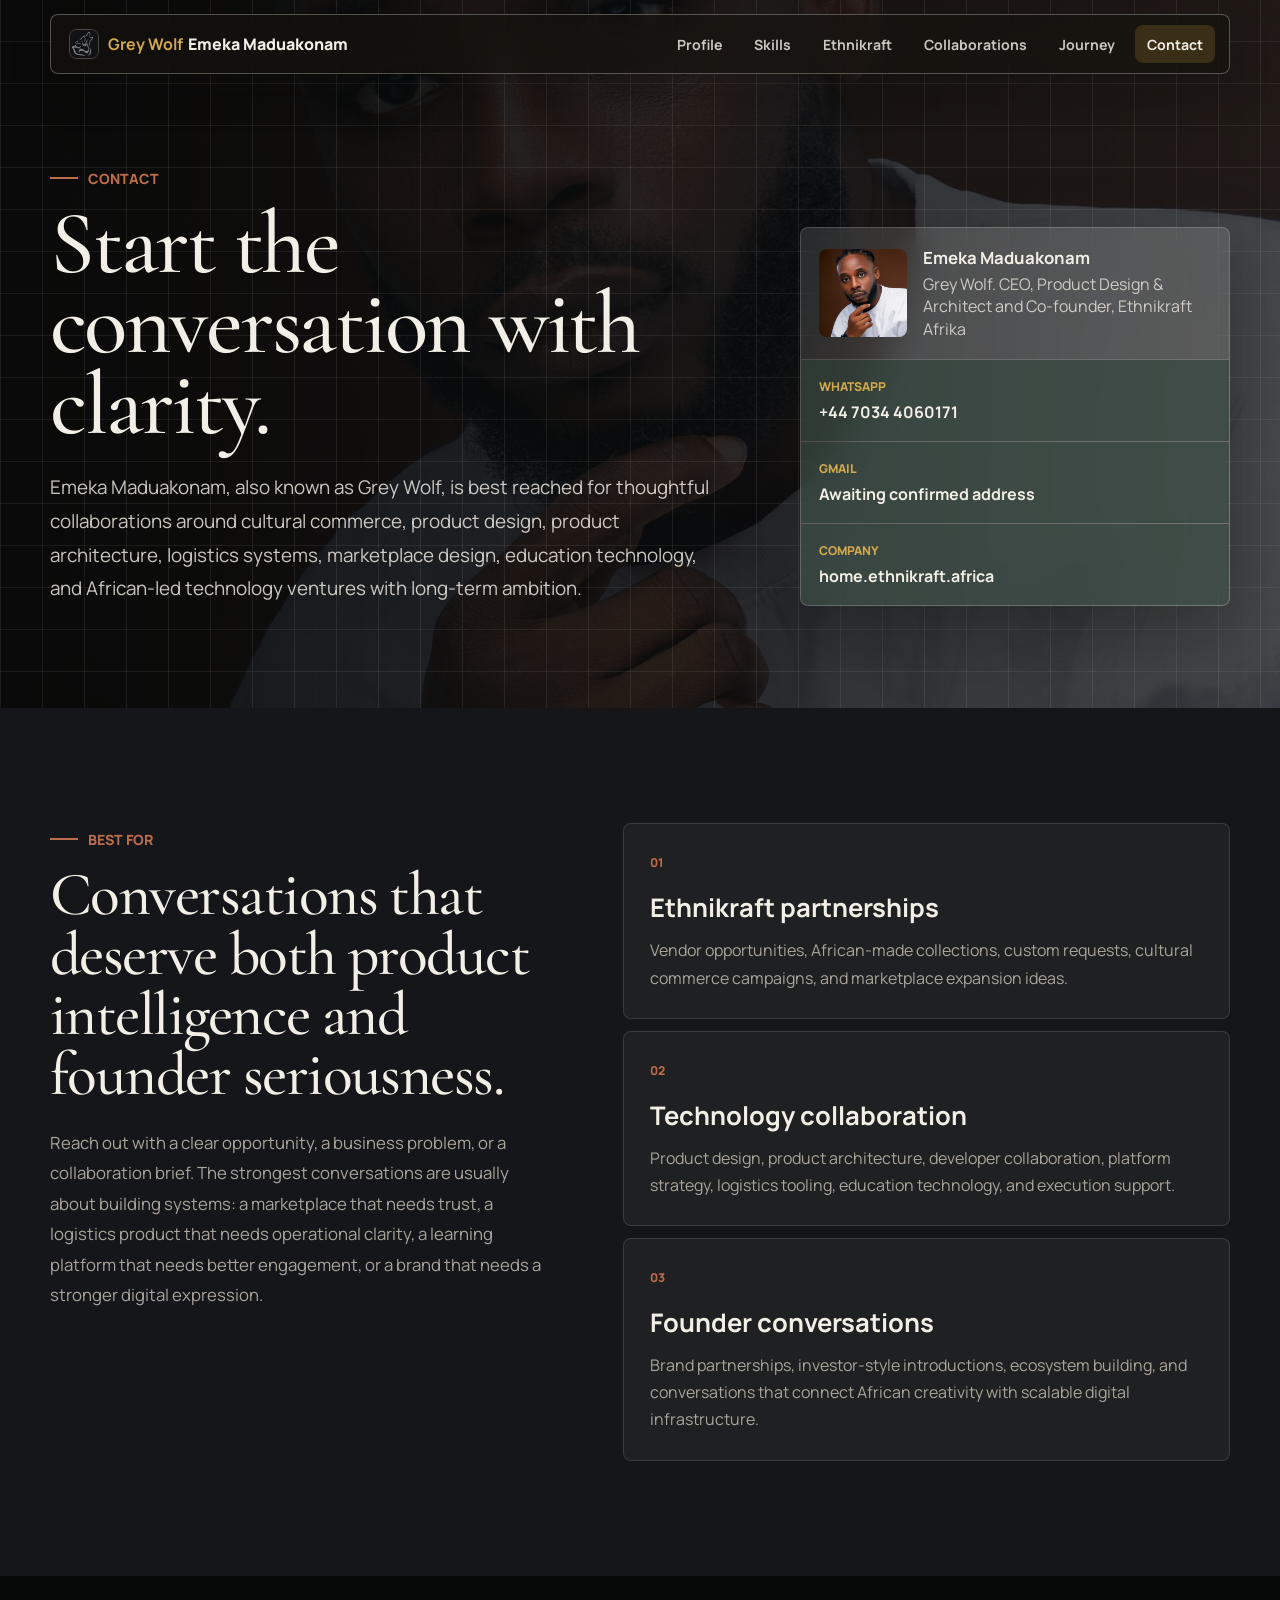
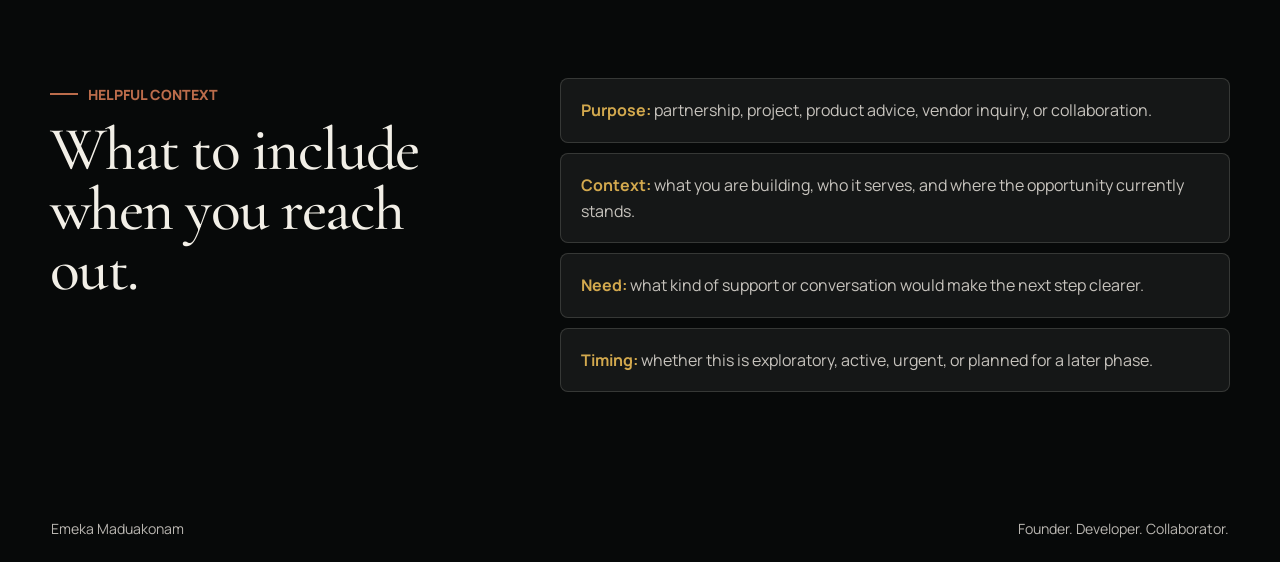
==== commit 7c1801e3: "Redesign portfolio with editorial hero and skills" ====
--- a/contact.html
+++ b/contact.html
@@ -11,7 +11,7 @@
     <link rel="preconnect" href="https://fonts.googleapis.com" />
     <link rel="preconnect" href="https://fonts.gstatic.com" crossorigin />
     <link
-      href="https://fonts.googleapis.com/css2?family=Manrope:wght@400;500;600;700;800&amp;family=Playfair+Display:wght@700;800&amp;display=swap"
+      href="https://fonts.googleapis.com/css2?family=Cormorant+Garamond:ital,wght@0,400;0,500;0,600;1,400;1,500;1,600&amp;family=Manrope:wght@400;500;600;700;800&amp;display=swap"
       rel="stylesheet"
     />
     <link rel="stylesheet" href="styles.css" />
@@ -35,6 +35,7 @@
 
       <nav class="site-nav" id="site-nav" aria-label="Primary navigation">
         <a href="index.html#profile">Profile</a>
+        <a href="index.html#skills">Skills</a>
         <a href="index.html#ethnikraft">Ethnikraft</a>
         <a href="index.html#collaborations">Collaborations</a>
         <a href="index.html#journey">Journey</a>
--- a/styles.css
+++ b/styles.css
@@ -14,6 +14,7 @@
   --line: rgba(242, 239, 231, 0.13);
   --shadow: 0 24px 76px rgba(0, 0, 0, 0.45);
   --header-height: 76px;
+  --display: "Cormorant Garamond", Georgia, serif;
   font-family: "Manrope", system-ui, -apple-system, BlinkMacSystemFont, "Segoe UI", sans-serif;
   background: var(--paper);
   color: var(--ink);
@@ -338,7 +339,7 @@
 .hero h1 {
   max-width: 760px;
   margin-top: 18px;
-  font-family: "Playfair Display", Georgia, serif;
+  font-family: var(--display);
   font-size: clamp(4rem, 17vw, 10.8rem);
   font-weight: 800;
   line-height: 0.78;
@@ -499,10 +500,11 @@
 .ethnikraft-copy h2,
 .closing h2 {
   margin-top: 16px;
-  font-family: "Playfair Display", Georgia, serif;
-  font-size: clamp(2.25rem, 5vw, 5.2rem);
-  font-weight: 800;
+  font-family: var(--display);
+  font-size: clamp(2.25rem, 4.6vw, 4.5rem);
+  font-weight: 500;
   line-height: 0.98;
+  letter-spacing: -0.025em;
 }
 
 .profile-copy p:not(.eyebrow),
@@ -1025,6 +1027,64 @@
   color: rgba(255, 250, 242, 0.78);
 }
 
+.portfolio-qr-card {
+  display: flex;
+  align-items: center;
+  gap: 20px;
+  width: min(100%, 610px);
+  margin-top: 34px;
+  padding: 16px;
+  border: 1px solid rgba(255, 250, 242, 0.25);
+  border-radius: 14px;
+  background: rgba(7, 9, 9, 0.72);
+  box-shadow: 0 20px 56px rgba(0, 0, 0, 0.2);
+  backdrop-filter: blur(14px);
+}
+
+.portfolio-qr-image {
+  display: block;
+  flex: 0 0 auto;
+  padding: 8px;
+  border-radius: 10px;
+  background: #fff;
+}
+
+.portfolio-qr-image img {
+  display: block;
+  width: 136px;
+  height: 136px;
+  image-rendering: pixelated;
+}
+
+.portfolio-qr-copy .eyebrow {
+  margin: 0;
+  color: var(--gold);
+}
+
+.portfolio-qr-copy h3 {
+  margin-top: 10px;
+  color: #fffaf2;
+  font-size: clamp(1.18rem, 2vw, 1.48rem);
+  line-height: 1.15;
+}
+
+.portfolio-qr-copy p:not(.eyebrow) {
+  margin-top: 8px;
+  color: rgba(255, 250, 242, 0.75);
+  font-size: 0.92rem;
+  line-height: 1.6;
+}
+
+.portfolio-qr-download {
+  display: inline-block;
+  margin-top: 11px;
+  color: var(--gold);
+  font-size: 0.88rem;
+  font-weight: 800;
+  text-decoration: underline;
+  text-underline-offset: 3px;
+}
+
 .site-footer {
   position: relative;
   z-index: 1;
@@ -1118,7 +1178,7 @@
 .contact-brief h2,
 .message-template h2 {
   margin-top: 16px;
-  font-family: "Playfair Display", Georgia, serif;
+  font-family: var(--display);
   font-size: clamp(2.7rem, 7vw, 6.7rem);
   line-height: 0.9;
 }
@@ -1934,3 +1994,528 @@
     transform: none;
   }
 }
+
+@media (max-width: 620px) {
+  .portfolio-qr-card {
+    align-items: flex-start;
+    gap: 14px;
+    padding: 12px;
+  }
+
+  .portfolio-qr-image img {
+    width: 104px;
+    height: 104px;
+  }
+
+  .portfolio-qr-copy .eyebrow {
+    font-size: 0.66rem;
+  }
+
+  .portfolio-qr-copy h3 {
+    margin-top: 7px;
+    font-size: 1.05rem;
+  }
+
+  .portfolio-qr-copy p:not(.eyebrow) {
+    margin-top: 6px;
+    font-size: 0.8rem;
+    line-height: 1.45;
+  }
+
+  .portfolio-qr-download {
+    margin-top: 7px;
+    font-size: 0.78rem;
+  }
+}
+
+/* Editorial portfolio treatment inspired by the Kambili & Co visual system. */
+body.is-loading {
+  overflow: hidden;
+}
+
+.splash {
+  position: fixed;
+  inset: 0;
+  z-index: 2000;
+  display: grid;
+  place-items: center;
+  overflow: hidden;
+  background: var(--green-dark);
+  color: var(--ink);
+  transition: opacity 700ms cubic-bezier(0.22, 1, 0.36, 1), visibility 700ms;
+}
+
+.splash.is-done {
+  visibility: hidden;
+  opacity: 0;
+  pointer-events: none;
+}
+
+.splash-bg,
+.splash-bg img,
+.splash-veil {
+  position: absolute;
+  inset: 0;
+  width: 100%;
+  height: 100%;
+}
+
+.splash-bg img {
+  object-fit: cover;
+  object-position: 66% 40%;
+  transform: scale(1.04);
+  animation: splash-drift 4s cubic-bezier(0.22, 1, 0.36, 1) both;
+}
+
+.splash-veil {
+  background:
+    radial-gradient(ellipse 55% 65% at 50% 48%, rgba(7, 9, 9, 0.52), rgba(7, 9, 9, 0.12) 100%),
+    linear-gradient(90deg, rgba(7, 9, 9, 0.78), rgba(7, 9, 9, 0.26) 68%, rgba(7, 9, 9, 0.46)),
+    linear-gradient(0deg, rgba(7, 9, 9, 0.66), transparent 62%);
+}
+
+.splash-content {
+  position: relative;
+  z-index: 1;
+  display: flex;
+  flex-direction: column;
+  align-items: center;
+  padding: 24px;
+  text-align: center;
+}
+
+.splash-eyebrow,
+.splash-name {
+  color: var(--cream);
+  font-size: 0.67rem;
+  font-weight: 600;
+  letter-spacing: 0.26em;
+  text-transform: uppercase;
+}
+
+.splash-eyebrow {
+  margin-bottom: 18px;
+  opacity: 0;
+  animation: splash-fade 650ms ease 100ms forwards;
+}
+
+.splash-wordmark {
+  display: flex;
+  align-items: baseline;
+  justify-content: center;
+  gap: 0.16em;
+  color: var(--cream);
+  font-family: var(--display);
+  font-size: clamp(3.8rem, 9vw, 6.6rem);
+  font-weight: 500;
+  font-style: italic;
+  letter-spacing: -0.025em;
+  line-height: 0.94;
+}
+
+.splash-line {
+  display: inline-flex;
+}
+
+.splash-line i {
+  display: inline-block;
+  color: currentColor;
+  font-style: italic;
+  opacity: 0;
+  transform: translate3d(0, 20px, 0);
+  animation: splash-letter 650ms cubic-bezier(0.16, 1, 0.3, 1) forwards;
+  animation-delay: calc(250ms + var(--i) * 65ms);
+}
+
+.splash-wolf {
+  color: var(--gold);
+}
+
+.splash-name {
+  margin-top: 16px;
+  opacity: 0;
+  animation: splash-fade 700ms ease 800ms forwards;
+}
+
+.splash-rule {
+  display: block;
+  width: min(110px, 28vw);
+  height: 1px;
+  margin-top: 24px;
+  background: var(--gold);
+  transform: scaleX(0);
+  transform-origin: center;
+  animation: splash-rule 700ms cubic-bezier(0.22, 1, 0.36, 1) 900ms forwards;
+}
+
+@keyframes splash-letter {
+  to { opacity: 1; transform: translate3d(0, 0, 0); }
+}
+
+@keyframes splash-fade {
+  to { opacity: 1; }
+}
+
+@keyframes splash-rule {
+  to { transform: scaleX(1); }
+}
+
+@keyframes splash-drift {
+  from { transform: scale(1.1); }
+  to { transform: scale(1.04); }
+}
+
+.hero {
+  grid-template-rows: minmax(0, 1fr) auto;
+  align-items: stretch;
+  min-height: min(980px, 100svh);
+  padding: calc(var(--header-height) + clamp(66px, 8vh, 104px)) clamp(18px, 5vw, 76px) 24px;
+}
+
+.hero-shade {
+  background:
+    linear-gradient(90deg, rgba(5, 6, 7, 0.91) 0%, rgba(10, 12, 13, 0.78) 36%, rgba(10, 12, 13, 0.28) 73%),
+    linear-gradient(0deg, rgba(5, 6, 7, 0.86) 0%, rgba(5, 6, 7, 0.05) 66%);
+}
+
+.hero-content {
+  align-self: center;
+  width: min(660px, 58%);
+  margin: 0;
+  padding: 14px 0 14px clamp(18px, 2.6vw, 36px);
+  border-left: 1px solid rgba(211, 169, 78, 0.68);
+  background: linear-gradient(90deg, rgba(12, 13, 15, 0.28), transparent 92%);
+}
+
+.hero .eyebrow {
+  gap: 10px;
+  font-size: 0.68rem;
+  font-weight: 600;
+  letter-spacing: 0.19em;
+  line-height: 1.5;
+}
+
+.hero .eyebrow::before {
+  width: 24px;
+  height: 1px;
+}
+
+.hero h1 {
+  max-width: 640px;
+  margin-top: 20px;
+  font-family: var(--display);
+  font-size: clamp(3.5rem, 7.7vw, 6.5rem);
+  font-weight: 500;
+  letter-spacing: -0.035em;
+  line-height: 0.84;
+}
+
+.hero h1 span {
+  display: block;
+}
+
+.hero-copy {
+  max-width: 460px;
+  margin-top: 24px;
+  font-size: clamp(0.96rem, 0.92rem + 0.23vw, 1.08rem);
+  line-height: 1.78;
+}
+
+.hero-actions {
+  gap: 12px 14px;
+  margin-top: 26px;
+}
+
+.button {
+  min-height: 48px;
+  padding-inline: 22px;
+  border-radius: 999px;
+  font-size: 0.7rem;
+  font-weight: 700;
+  letter-spacing: 0.12em;
+  text-transform: uppercase;
+}
+
+.button-primary {
+  box-shadow: 0 10px 30px rgba(211, 169, 78, 0.18);
+}
+
+.button-secondary {
+  border-color: rgba(255, 250, 242, 0.44);
+  background: rgba(12, 13, 15, 0.2);
+  backdrop-filter: blur(10px);
+}
+
+.hero-bottom {
+  width: min(100%, 1180px);
+  gap: 10px;
+  margin-inline: auto;
+}
+
+.hero-brand-row {
+  gap: 10px;
+}
+
+.hero-brand-row div {
+  min-height: 60px;
+  padding: 8px 14px;
+  border-color: rgba(255, 250, 242, 0.14);
+  border-radius: 4px;
+  background: rgba(7, 9, 9, 0.42);
+  backdrop-filter: blur(12px);
+}
+
+.hero-brand-row img {
+  width: 42px;
+  height: 38px;
+  border-radius: 2px;
+}
+
+.hero-brand-row div:nth-child(3) img {
+  width: 86px;
+}
+
+.hero-brand-row span {
+  font-size: 0.68rem;
+  font-weight: 600;
+  letter-spacing: 0.04em;
+}
+
+.hero-facts {
+  border-color: rgba(255, 250, 242, 0.13);
+  border-radius: 4px;
+  background: rgba(255, 250, 242, 0.1);
+  backdrop-filter: blur(14px);
+}
+
+.hero-facts div {
+  min-height: 100px;
+  padding: 16px 20px;
+  background: rgba(10, 25, 20, 0.64);
+}
+
+.hero-facts span {
+  margin-bottom: 9px;
+  font-size: 0.64rem;
+  letter-spacing: 0.16em;
+}
+
+.hero-facts strong {
+  font-family: var(--display);
+  font-size: clamp(1.13rem, 1.45vw, 1.42rem);
+  font-weight: 500;
+  line-height: 1.05;
+}
+
+.hero-facts p {
+  margin-top: 5px;
+  font-size: 0.72rem;
+  line-height: 1.4;
+}
+
+.skills {
+  overflow: hidden;
+  background:
+    radial-gradient(ellipse 55% 70% at 100% 0%, rgba(138, 161, 142, 0.075), transparent 80%),
+    #101315;
+}
+
+.skills .section-heading {
+  max-width: 820px;
+  margin-bottom: 38px;
+}
+
+.skills .section-heading h2 {
+  max-width: 740px;
+}
+
+.skills .section-heading p:not(.eyebrow) {
+  max-width: 620px;
+  margin-top: 19px;
+}
+
+.skills-grid {
+  display: grid;
+  grid-template-columns: repeat(2, minmax(0, 1fr));
+  gap: 14px;
+}
+
+.skill-card {
+  min-height: 230px;
+  padding: clamp(22px, 3vw, 34px);
+  border: 1px solid var(--line);
+  border-radius: 5px;
+  background: linear-gradient(145deg, rgba(242, 239, 231, 0.052), rgba(242, 239, 231, 0.018));
+}
+
+.skill-number {
+  color: var(--gold);
+  font-size: 0.66rem;
+  font-weight: 700;
+  letter-spacing: 0.17em;
+}
+
+.skill-card h3 {
+  margin-top: 10px;
+  font-family: var(--display);
+  font-size: clamp(1.65rem, 2vw, 2.15rem);
+  font-weight: 500;
+  line-height: 1.05;
+}
+
+.skill-tags {
+  display: flex;
+  flex-wrap: wrap;
+  gap: 8px;
+  margin: 22px 0 0;
+  padding: 0;
+  list-style: none;
+}
+
+.skill-tags li {
+  padding: 7px 11px;
+  border: 1px solid rgba(242, 239, 231, 0.13);
+  border-radius: 999px;
+  background: rgba(242, 239, 231, 0.04);
+  color: var(--cream);
+  font-size: 0.72rem;
+  line-height: 1.3;
+}
+
+.contact-hero-copy h1,
+.contact-brief h2,
+.message-template h2 {
+  font-family: var(--display);
+  font-weight: 500;
+  letter-spacing: -0.025em;
+}
+
+@media (max-width: 980px) {
+  .hero-content {
+    width: min(680px, 74%);
+  }
+
+  .hero h1 {
+    font-size: clamp(3.6rem, 9.5vw, 5.8rem);
+  }
+}
+
+@media (max-width: 620px) {
+  .hero {
+    grid-template-rows: auto auto;
+    align-items: start;
+    min-height: 100svh;
+    padding: calc(var(--header-height) + 34px) 16px 18px;
+  }
+
+  .hero-content {
+    align-self: start;
+    width: 100%;
+    margin-bottom: 22px;
+    padding: 10px 0 10px 14px;
+    background: linear-gradient(90deg, rgba(12, 13, 15, 0.22), transparent 96%);
+  }
+
+  .hero .eyebrow {
+    max-width: 100%;
+    font-size: 0.62rem;
+    letter-spacing: 0.12em;
+  }
+
+  .hero h1 {
+    margin-top: 15px;
+    font-size: clamp(3rem, 13vw, 4.2rem);
+    line-height: 0.88;
+  }
+
+  .hero-copy {
+    max-width: 410px;
+    margin-top: 18px;
+    font-size: 0.94rem;
+    line-height: 1.65;
+  }
+
+  .hero-actions {
+    margin-top: 20px;
+  }
+
+  .hero-brand-row {
+    grid-template-columns: repeat(3, minmax(0, 1fr));
+    gap: 6px;
+  }
+
+  .hero-brand-row div {
+    align-items: center;
+    justify-content: center;
+    flex-direction: column;
+    gap: 6px;
+    min-height: 76px;
+    padding: 8px 5px;
+    text-align: center;
+  }
+
+  .hero-brand-row img,
+  .hero-brand-row div:nth-child(3) img {
+    width: 34px;
+    height: 30px;
+  }
+
+  .hero-brand-row span {
+    font-size: 0.56rem;
+    line-height: 1.25;
+  }
+
+  .hero-facts {
+    grid-template-columns: repeat(3, minmax(0, 1fr));
+  }
+
+  .hero-facts div {
+    min-height: 106px;
+    padding: 12px 9px;
+  }
+
+  .hero-facts span {
+    margin-bottom: 7px;
+  }
+
+  .hero-facts strong {
+    font-size: 1rem;
+  }
+
+  .hero-facts p {
+    font-size: 0.63rem;
+    line-height: 1.35;
+  }
+
+  .skills-grid {
+    grid-template-columns: 1fr;
+  }
+
+  .skills .section-heading {
+    margin-bottom: 28px;
+  }
+
+  .skill-card {
+    min-height: 0;
+    padding: 22px;
+  }
+
+  .skill-tags {
+    gap: 7px;
+    margin-top: 17px;
+  }
+
+  .skill-tags li {
+    font-size: 0.68rem;
+  }
+
+  .splash-wordmark {
+    font-size: clamp(3.2rem, 14vw, 4.8rem);
+  }
+
+  .splash-eyebrow,
+  .splash-name {
+    font-size: 0.58rem;
+    letter-spacing: 0.19em;
+  }
+}
